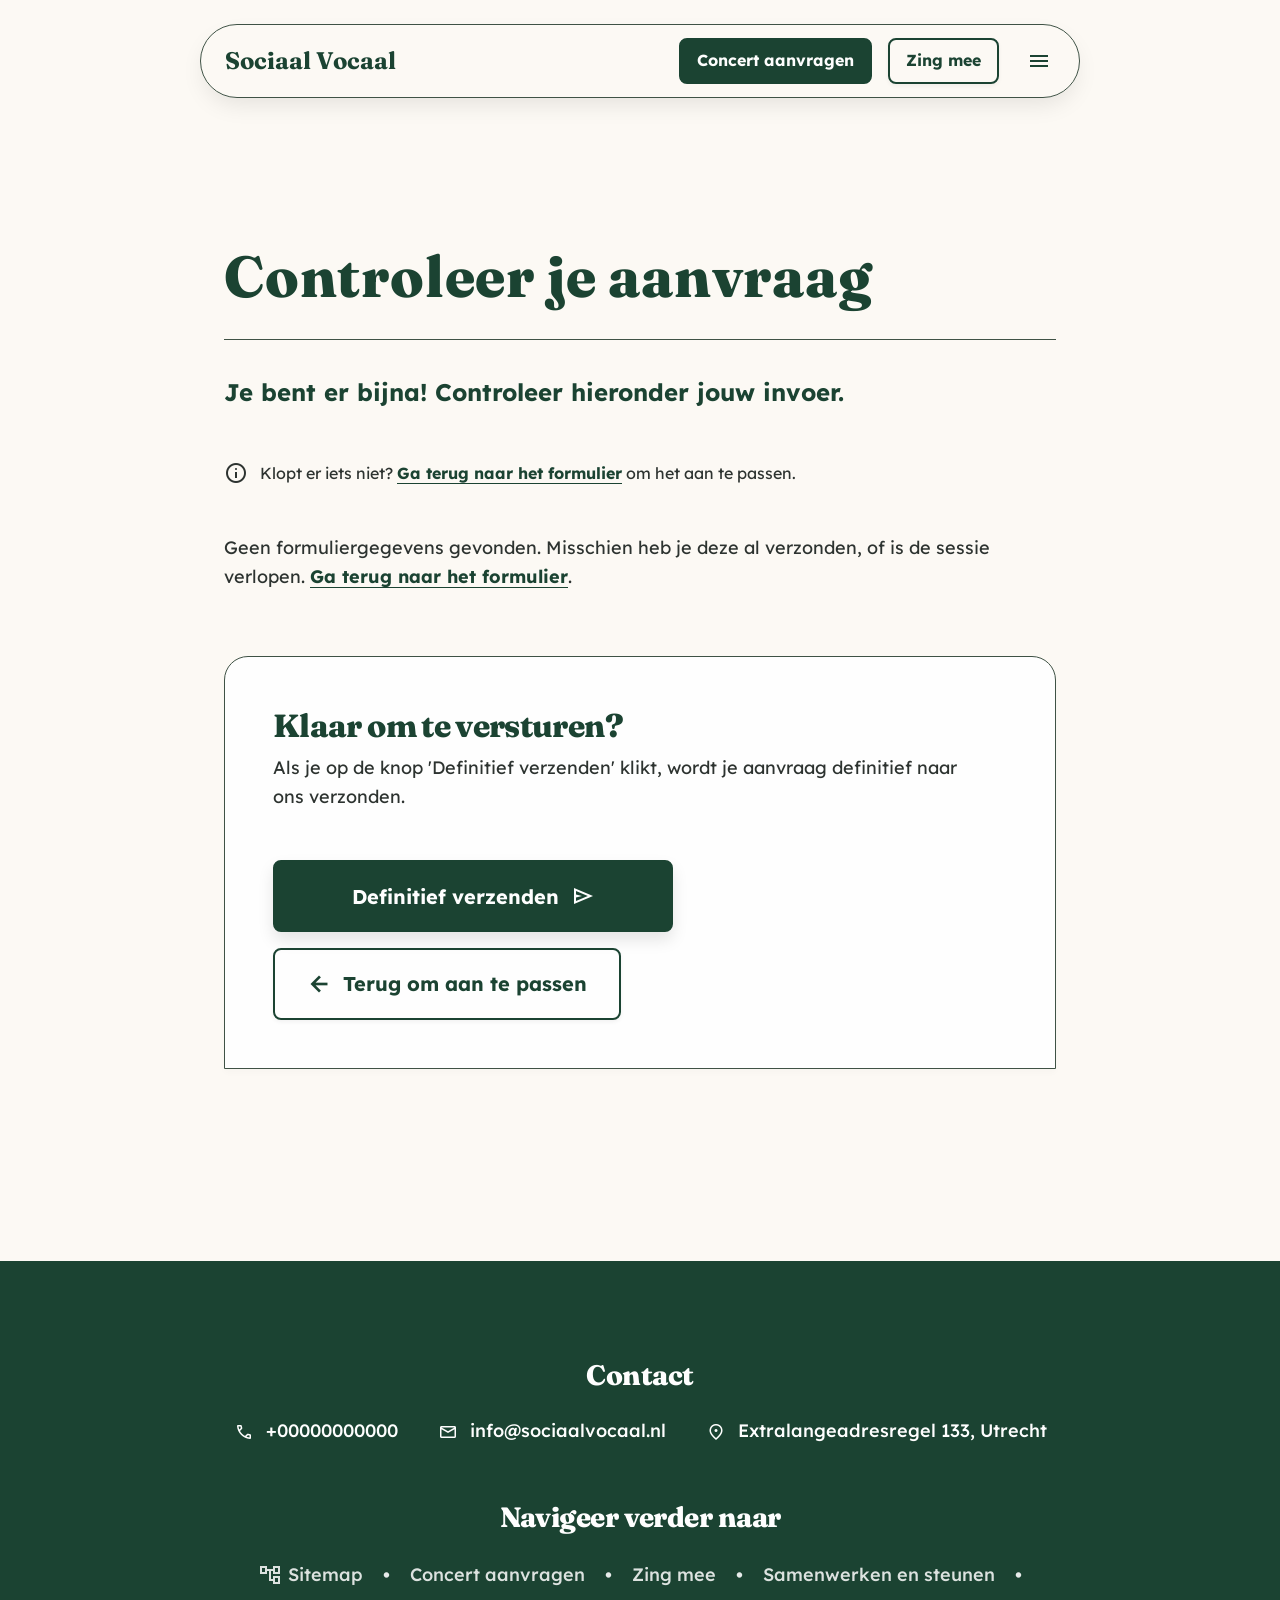
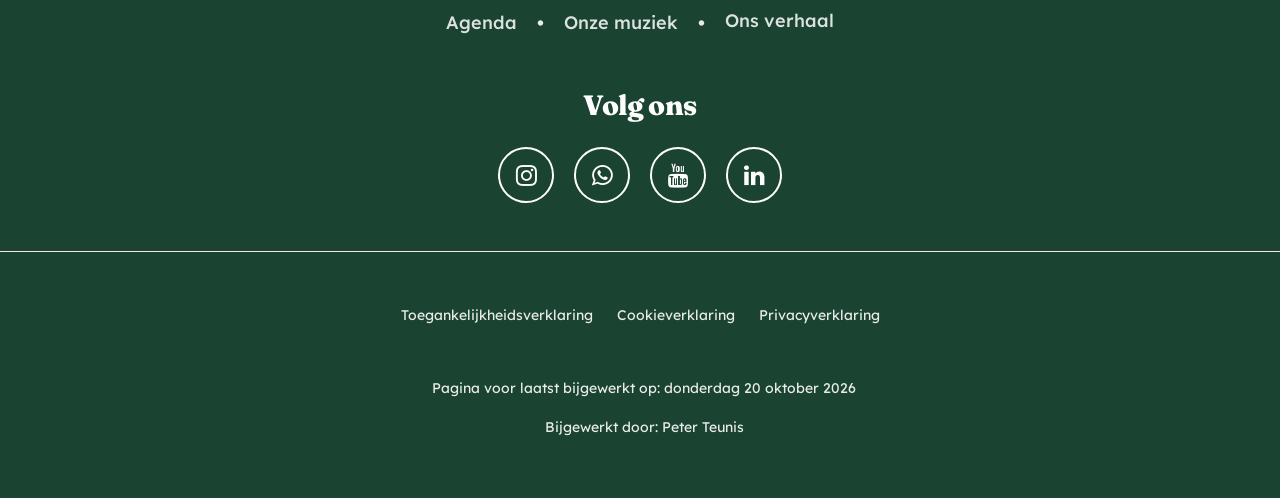
==== aanvraag-controleren.html @ 6725f019 "Add files via upload" ====
<!DOCTYPE html>
<html lang="nl">
<head>
    <meta charset="utf-8"/>
    <meta name="viewport" content="width=device-width, initial-scale=1.0"/>
    <title>Controleer je aanvraag | Sociaal Vocaal</title>
    <meta name="robots" content="noindex, nofollow">
    <!-- Note to self: update later hieronder de canonical met jullie definitieve, beveiligde url. Dat is goed voor de SEO. -->
    <link rel="canonical" href="https://sociaalvocaal.github.io/" />
    <link rel="stylesheet" href="index.css">
    <link rel="preconnect" href="https://fonts.googleapis.com">
    <link rel="preconnect" href="https://fonts.gstatic.com" crossorigin>
    <link href="https://fonts.googleapis.com/css2?family=Lexend:wght@300;400;500;600;700&display=swap" rel="stylesheet">
    <link href="https://fonts.googleapis.com/css2?family=Fraunces:ital,opsz,wght@0,9..144,100..900;1,9..144,100..900&display=swap" rel="stylesheet">
    <link href="https://fonts.googleapis.com/css2?family=Material+Symbols+Outlined:wght,FILL@100..700,0..1&display=swap" rel="stylesheet"/>
    <link rel="stylesheet" href="https://cdnjs.cloudflare.com/ajax/libs/font-awesome/4.7.0/css/font-awesome.min.css">
</head>

<body class="auto-hide-header">
<!-- Floating Pill Header met ingebouwde skiplinks-hub -->

<!-- ==========================================================================
0. Inleiding
========================================================================== -->

<header id="main-header" class="floating-pill" role="banner">
    
    <!-- Skip-links Hub (Verborgen totdat je Tab gebruikt) -->
    <nav aria-label="Snelkoppelingen" class="skip-links-hub">
        <ul class="skip-list">
            <li><a href="#hoofdinhoud" class="skip-btn">Naar hoofdinhoud</a></li>
            <li><a href="gratis-concert-aanvragen.html" class="skip-btn">Direct concert aanvragen</a></li>
            <li><a href="#sitemap-placeholder" class="skip-btn">Naar sitemap</a></li>
        </ul>
    </nav>

    <!-- De altijd zichtbare basis van de pil -->
    <div class="pill-bar">
        <!-- Slim logo dat animeert bij scrollen -->
        <a href="index.html" class="logo-link" aria-label="Sociaal Vocaal startpagina">
            <span class="logo-text-container">
                <span class="logo-full">Sociaal Vocaal</span>
                <span class="logo-short" aria-hidden="true">SV</span>
            </span>
        </a>

        <!-- Actieknoppen en menu-toggle -->
        <div class="pill-actions">
            <!-- Desktop acties: visueel verborgen op mobiel om de pil compact te houden -->
            <a href="gratis-concert-aanvragen.html" class="btn btn-primary btn-small desktop-only">Concert aanvragen</a>
            <a href="index.html#doe-mee" class="btn btn-white btn-small desktop-only">Zing mee</a>
            
            <button id="menu-toggle" class="menu-btn" aria-expanded="false" aria-controls="morphing-menu" aria-label="Open hoofdmenu">
                <span class="menu-btn-text sr-only">Menu</span>
                <span class="material-symbols-outlined icon-open" aria-hidden="true">menu</span>
                <span class="material-symbols-outlined icon-close" aria-hidden="true">close</span>
            </button>
        </div>
    </div>

<!-- Het uitrekkende Bento-menu -->
    <nav id="morphing-menu" class="morphing-container" aria-label="Hoofdmenu">
        <div class="menu-inner">
            <div class="menu-bento-grid">
                
                <div class="menu-bento-item card-white">
                    <p id="menu-snel-regelen" class="menu-heading">Snel regelen</p>
                    <ul class="menu-list" aria-labelledby="menu-snel-regelen">
                        <li><a href="index.html#contact">Contact</a></li>
                        <li><a href="gratis-concert-aanvragen.html">Gratis concert aanvragen</a></li>
                        <li><a href="index.html#doe-mee">Zing mee in ons koor</a></li>
                    </ul>
                </div>
                
                <div class="menu-bento-item card-white">
                    <p id="menu-ontdekken" class="menu-heading">Ontdekken</p>
                    <ul class="menu-list" aria-labelledby="menu-ontdekken">
                        <li><a href="#">Agenda</a></li>
                        <li><a href="#">Onze muziek</a></li>
                        <li><a href="index.html#ons-verhaal">Ons verhaal</a></li>
                    </ul>
                </div>
                
                <div class="menu-bento-item card-white">
                    <p id="menu-samenwerken" class="menu-heading">Samenwerken & steunen</p>
                    <ul class="menu-list" aria-labelledby="menu-samenwerken">
                        <li><a href="index.html#samenwerken">Artistiek samenwerken</a></li>
                        <li><a href="index.html#samenwerken">Zakelijk</a></li>
                        <li><a href="index.html#samenwerken">Steun ons</a></li>
                    </ul>
                </div>

            </div>
        </div>
    </nav>
    
</header>

<main id="hoofdinhoud" tabindex="-1">
       
    <section class="section-padding">
        <div class="container container-inhoud">
            <h1 class="h1-zonder-hero">Controleer je aanvraag</h1>
            <p class="p-intro">Je bent er bijna! Controleer hieronder jouw invoer.</p>
            
            <div class="form-disclaimer mt-large" style="align-items: center;">
                <span class="material-symbols-outlined text-primary" aria-hidden="true">info</span>
                <p>Klopt er iets niet? <a href="#" id="terug-link-tekst" class="text-link">Ga terug naar het formulier</a> om het aan te passen.</p>
            </div>

            <!-- Deze lege lijst wordt door Javascript gevuld -->
            <div id="samenvatting-container" class="mt-large" aria-live="polite">
                <!-- Javascript injecteert hier de ingevulde gegevens -->
            </div>
            
            <!-- De Definitieve Acties -->
            <section class="form-submit-sectie form-bento-sectie" aria-labelledby="definitief-titel" style="margin-top: 4rem;">
                <h2 id="definitief-titel" class="bento-sectie-titel">Klaar om te versturen?</h2>
                <p>Als je op de knop 'Definitief verzenden' klikt, wordt je aanvraag definitief naar ons verzonden.</p>
                
            <div style="display: flex; gap: 1rem; align-items: stretch; flex-wrap: wrap; margin-top: 1.5rem;">
                
                <div style="display: flex; gap: 1rem; align-items: stretch; flex-wrap: wrap; margin-top: 1.5rem;">
                    <button id="definitief-verzenden-btn" class="btn crescendo-btn is-ready">
                        <span class="crescendo-text">Definitief verzenden</span>
                        <span class="material-symbols-outlined crescendo-icon" aria-hidden="true">send</span>
                    </button>
                    
                    <a href="#" id="terug-link-knop" class="btn btn-white controle-terug-btn">
                        <span class="material-symbols-outlined" aria-hidden="true">arrow_back</span>                        
                        <span class="crescendo-text">Terug om aan te passen</span>
                    </a>
                </div>
            </div>
            </section>
            
        </div>
    </section>




</main>

<!-- ==========================================================================
   5. Footer
========================================================================== -->
<footer class="footer new-footer footer-no-cta">
    <nav aria-label="Footer navigatie">
        
        <div class="container footer-centered-layout">
            
            <!-- Visuele Focus 1: Contactgegevens prominent in het midden -->
            <div class="footer-block footer-contact">
                <h2 class="footer-heading">Contact</h2>
                <ul class="footer-contact-list">
                    <li>
                        <a href="tel:+00000000000" class="footer-primary-link">
                            <span class="material-symbols-outlined" aria-hidden="true">call</span>
                            +00000000000
                        </a>
                    </li>
                    <li>
                        <a href="mailto:info@sociaalvocaal.nl" class="footer-primary-link">
                            <span class="material-symbols-outlined" aria-hidden="true">mail</span>
                            info@sociaalvocaal.nl
                        </a>
                    </li>
                    <li>
                        <a href="https://maps.app.goo.gl/AUjiTvBH22xHCn5e8" class="footer-primary-link">
                            <span class="material-symbols-outlined" aria-hidden="true">location_on</span>
                            Extralangeadresregel 133, Utrecht
                        </a>
                    </li>
                </ul>
            </div>

            <!-- Visuele Focus 2: Vlakke, ontspannen sitenavigatie -->
            <div class="footer-block footer-nav">
                <h2 class="footer-heading">Navigeer verder naar</h2>
                <ul class="footer-inline-links">
                    <li><a href="#" class="sitemap-link"><span class="material-symbols-outlined" aria-hidden="true">account_tree</span>Sitemap</a></li>
                    <li><a href="gratis-concert-aanvragen.html">Concert aanvragen</a></li>
                    <li><a href="index.html#doe-mee">Zing mee</a></li>
                    <li><a href="index.html#samenwerken">Samenwerken en steunen</a></li>
                    <li><a href="#">Agenda</a></li>
                    <li><a href="#">Onze muziek</a></li>
                    <li><a href="index.html#ons-verhaal">Ons verhaal</a></li>
                </ul>
            </div>

            <!-- Visuele Focus 3: Grote, ronde social media knoppen -->
            <div class="footer-block footer-socials">
                <h2 class="footer-heading">Volg ons</h2>
                <ul class="footer-social-list">
                    <li><a href="https://www.instagram.com/sociaal.vocaal/" aria-label="Instagram"><span class="fa fa-instagram" aria-hidden="true"></span></a></li>
                    <li><a href="https://wa.me/00000000000" aria-label="WhatsApp"><span class="fa fa-whatsapp" aria-hidden="true"></span></a></li>
                    <li><a href="https://www.youtube.com/" aria-label="YouTube"><span class="fa fa-youtube" aria-hidden="true"></span></a></li>
                    <li><a href="https://www.linkedin.com/company/sociaal-vocaal/" aria-label="LinkedIn"><span class="fa fa-linkedin" aria-hidden="true"></span></a></li>
                </ul>
            </div>
            
        </div>
        
        <!-- De Bottombar -->
        <div class="footer-bottom">
            <div class="container footer-bottom-container">
                <ul class="footer-legal-list">
                    <li><a href="#">Toegankelijkheidsverklaring</a></li>
                    <li><a href="#">Cookieverklaring</a></li>
                    <li><a href="#">Privacyverklaring</a></li>
                </ul>
                <div class="footer-meta">
                    <ul>
                        <li><span>Pagina voor laatst bijgewerkt op: donderdag 20 oktober 2026</span></li>
                        <li><span>Bijgewerkt door: Peter Teunis</span></li>
                    </ul>
                </div>
            </div>
        </div>
        
    </nav>
</footer>

<script src="app.js"></script>
<script src="controle.js"></script>

</body>
</html>
---- index.css ----
/* ==========================================================================
   1. Designtokens (variabelen)
   ========================================================================== */

:root {
    /* --- Merkkleuren --- */
    --brand-groen: #1B4332;
    --brand-wit: #fefefe;
    --brand-lichtgroen: #c1ecd4;
    
    --brand-donkerbruin: #4A3429;
    --brand-lichtbruin: #F5EBE0;
    --brand-zachtbruin: #E8D5C4;

    /* --- Semantische kleuren --- */
    
    /* Achtergronden (bg) */
    --color-bg-default: #fcf9f4;
    --color-bg-subtle: #f6f3ee;
    --color-bg-muted: #ebe8e3;
    --color-bg-primary: var(--brand-groen);
    --color-bg-primary-light: var(--brand-lichtgroen);
    --color-bg-secondary: var(--brand-lichtbruin);

    /* Tekst (text) */
    --color-text-default: #1c1c19;
    --color-text-muted: #2d3330;
    --color-text-primary: var(--brand-groen);
    --color-text-on-primary: var(--brand-wit);
    --color-text-secondary: var(--brand-donkerbruin);

    /* Lichte modus AAA Error kleuren */
    --color-text-error: #8C1D18; 
    --color-bg-error: #F9DEDC;

    /* Randen, statussen en schaduwen (borders, focus & shadows) */
    --color-border-default: #3F5245;
    --color-border-primary: #1B4332;
    --color-border-secondary: #544E4C;
    --color-focus: var(--brand-groen);
    
    /* Interactie en elevatie-tokens (lichte modus) */
    --color-surface-elevated: #fefefe;
    --color-glass-bg: rgba(252, 249, 244, 0.85);
    --color-glow-primary: rgba(27, 67, 50, 0.12);
    
    --color-shadow-primary: color-mix(in srgb, var(--brand-groen) 15%, transparent);
    --color-shadow-secondary: color-mix(in srgb, var(--brand-wit) 15%, transparent);

    /* --- Typografie en vormgeving --- */
    --font-heading: 'Fraunces', serif;
    --font-body: 'Lexend', sans-serif;
    
    /* Spatiëring (whitespace) */
    --space-xs: 0.5rem;
    --space-sm: 1rem;
    --space-md: 1.5rem;
    --space-lg: 3rem;
    --space-xl: clamp(4rem, 8vw, 6rem);
    
    /* Afronding (border radius) */
    --radius-sm: 0.5rem;
    --radius-md: 1.5rem;
    --radius-lg: 3rem;
}
    
/* Donkere modus */
@media (prefers-color-scheme: dark) {
    :root {
        /* Achtergronden (Verzacht woudgroen voor meer rust) */
        --color-bg-default: #132A1E; 
        --color-bg-subtle: #163024; 
        --color-bg-muted: #1A3629; 
        
        /* Accenten (De zachte blush/cream van Peter) */
        --color-bg-primary: #FAE2D4; 
        --color-bg-primary-light: #4A332B; /* Aangepast: Diepe, zachte taupe in plaats van hard terracotta */
        --color-bg-secondary: #3D302A;
        
        /* Tekstkleuren (Zacht meegeschaald met de nieuwe blush) */
        --color-text-default: #F2EDE9; 
        --color-text-muted: #D8CDC5; 
        --color-text-primary: #FAE2D4; 
        --color-text-on-primary: #132A1E; /* Diepgroen op blush knop = AAA contrast */

        /* Randen en focus */
        --color-border-default: #85A692; 
        --color-border-primary: #FAE2D4;
        --color-border-secondary: #B0A8A3;
        --color-focus: #FAE2D4;

        /* Foutkleuren */
        --color-text-error: #F2B8B5;
        --color-bg-error: #410E0B;
        
        /* Interactie & Elevatie Tokens (Donkere Modus) */
        --color-surface-elevated: #152E22; 
        --color-glass-bg: rgba(19, 42, 30, 0.82); 
        /* Aangepast: Glow gebruikt nu de RGB-waarden van #FAE2D4 voor een romige waas */
        --color-glow-primary: rgba(250, 226, 212, 0.12); 
        
        /* Halation correctie voor variabel lettertype */
        --font-weight-heading: 700; 
        --color-shadow-primary: var(--color-glow-primary);
        --color-shadow-secondary: rgba(0,0,0,0.3);
    }
}

/* ==========================================================================
   2. Basis en typografie
   ========================================================================== */

*, *::before, *::after {
    margin: 0;
    padding: 0;
    box-sizing: border-box;
}

html {
    scroll-behavior: smooth;
    scroll-padding-top: 2rem; 
}

@media (min-width: 768px) {
    html { scroll-padding-top: 8rem; }
}

@media (prefers-reduced-motion: reduce) {
    html { scroll-behavior: auto; }
}

body {
    font-family: var(--font-body);
    font-size: 1.125rem;
    background-color: var(--color-bg-default);
    color: var(--color-text-muted);
    line-height: 1.6;
    -webkit-font-smoothing: antialiased;
    overflow-x: hidden; 
}

/* --- Typografie --- */
h1, h2, h3, h4,
.menu-heading, 
.sv-legend {
    font-family: var(--font-heading);
    font-weight: var(--font-weight-heading); 
    color: var(--color-text-primary);
}

/* Halation: Extra spatiëring en letterafvlakking specifiek voor donkere modus */
@media (prefers-color-scheme: dark) {
    h1, h2, h3, h4,
    .menu-heading, 
    .sv-legend {
        letter-spacing: 0.02em; 
        -webkit-font-smoothing: subpixel-antialiased; 
    }
}

h1 { 
    font-size: clamp(2rem, 4.5vw, 3.75rem);
    font-weight: 800; 
    letter-spacing: -0.02em; 
    margin-bottom: var(--space-md); 
}

.hero-lead {
    font-size: clamp(1.125rem, 2.5vw, 1.35rem);
    color: var(--color-text-muted);
    line-height: 1.6;
    margin-top: 2rem;
    max-width: 38ch; 
    text-wrap: pretty;
}

.h1-zonder-hero {
    line-height: 1.3;
    letter-spacing: 0.05rem;
    padding-top: clamp(2.5rem, 5vw, 4rem); 
    margin-bottom: var(--space-md);
    text-wrap: balance;
    padding-bottom: var(--space-md);
    border-bottom: 1px solid var(--color-border-default);
}

.h1-met-hero-foto {
    line-height: 1.3;
    letter-spacing: 0.05rem;
    margin-bottom: var(--space-md);
    text-wrap: balance;
    padding-bottom: var(--space-md);
    border-bottom: 1px solid var(--color-border-default);
}

@media (min-width: 768px) {
    .h1-zonder-hero {
        padding-top: calc(3rem + var(--space-xl));
    }
}

h2 { 
    font-size: clamp(2.25rem, 5vw, 3.5rem); 
    font-weight: 800; 
    letter-spacing: -0.02em; 
    margin-bottom: var(--space-md); 
    line-height: 1.3;
}

.h2-klein { 
    font-size: clamp(1.5rem, 3vw, 2rem); 
    font-weight: 800; 
    margin-bottom: var(--space-sm); 
}

h3 { 
    font-size: clamp(1.5rem, 3vw, 2rem); 
    font-weight: 800; 
    margin-bottom: var(--space-sm); 
}

h4 { 
    font-size: 1.25rem; 
    font-weight: 700; 
    margin-top: var(--space-md); 
    margin-bottom: var(--space-xs); 
}

p {
    max-width: 80ch;
    margin-bottom: var(--space-md);
    font-weight: 400;
}

p:last-child { 
    margin-bottom: 0; 
}

.p-intro {
    font-size: clamp(1.25rem, 3vw, 1.5rem);
    color: var(--color-text-primary); 
    line-height: 1.7;
    margin-top: 2rem;
    text-wrap: pretty;
    font-weight: 700; 
}

/* Voor donkere modus zorgen we dat de tekst de juiste lichte kleur krijgt */
@media (prefers-color-scheme: dark) {
    .p-intro {
        color: var(--color-text-primary);
        letter-spacing: 0.05rem;
        font-weight: 600; 
    }
}

/* --- Links en media --- */
a { 
    color: inherit; 
    text-decoration: none; 
    transition: color 0.3s ease, text-decoration-thickness 0.3s ease; 
}

.text-link {
    color: var(--color-text-primary);
    text-decoration: underline;
    text-underline-offset: 4px;
    font-weight: 700;
}

.text-link:hover {
    color: var(--color-text-secondary);
    text-decoration-thickness: 2px;
}

/* --- Opsommingstekens (ul, ol) --- */

ul:not([class]), 
ol:not([class]) {
    margin-bottom: var(--space-md);
    padding-left: var(--space-lg)
}

ul:not([class]) li, 
ol:not([class]) li {
    margin-bottom: 0.75rem;
    line-height: 1.6;
    padding-left: 0.5rem;
}

/* Geneste sublijsten compact houden */
ul:not([class]) ul, 
ul:not([class]) ol,
ol:not([class]) ol,
ol:not([class]) ul {
    margin-top: 0.75rem;
    margin-bottom: 0;
}

/* Standaard bolletjes stijl */
ul:not([class]) li::marker {
    color: var(--color-text-default);
}

/* Standaard nummers stijl (met Fraunces lettertype) */
ol:not([class]) li::marker {
    color: var(--color-text-default);
}

img {
    max-width: 100%;
    display: block;
    border-radius: var(--radius-md);
    object-fit: cover;
}

.page-title {
    /* Ruimte op mobiel (Pil staat onderaan) */
    padding-top: clamp(2.5rem, 5vw, 4rem); 
    margin-bottom: var(--space-md);
}

@media (min-width: 768px) {
    .page-title {
        padding-top: calc(6rem + var(--space-xl));
    }
}

.break-line {
    display: block; 
}

/* --- Toegankelijkheid (Focus en states) --- */
a:focus-visible, 
button:focus-visible, 
input:focus-visible,
select:focus-visible,
textarea:focus-visible {
    outline: 3px solid var(--color-focus);
    outline-offset: 4px;
    border-radius: 0.25rem;
}

/* Skip-link wordt over het scherm heen gegooid zodra deze focus krijgt via Tab */
.skip-link {
    position: absolute;
    top: -4rem;
    left: 0;
    background: var(--color-bg-primary);
    color: var(--color-text-on-primary);
    padding: 0.75rem 1rem;
    z-index: 100;
    transition: top 0.3s;
    font-weight: 700;
    outline-color: var(--color-text-on-primary);
}

.skip-link:focus { 
    top: 0; 
}

.skip-link:focus-visible {
    outline-offset: -3px; 
}

/* Het ankerdoel in actieve status (:target) */
:target {
    outline: none;
    padding: 1.5rem;
    margin-left: -1.5rem;
    margin-right: -1.5rem;
    animation: targetGlow 2.5s cubic-bezier(0.25, 1, 0.5, 1) forwards;
}

@keyframes targetGlow {
    0%, 20% { 
        outline: 3px solid var(--color-focus); 
        outline-offset: 4px; 
        border-radius: var(--radius-md); 
        background-color: var(--color-bg-muted);
    }
    100% { 
        outline: 3px solid transparent; 
        outline-offset: -3px; 
        border-radius: var(--radius-md);
        background-color: transparent;
    }
}

/* Animatie stopzetten bij verminderde prikkelverwerking, maar wel de markering behouden */
@media (prefers-reduced-motion: reduce) {
    :target {
        animation: none;
        outline: 1px solid var(--color-focus);
        outline-offset: -3px;
        border-radius: var(--radius-md);
        background-color: var(--color-bg-subtle);
    }
}

html {
    scroll-behavior: smooth;
    /* Verhoogd van 2rem naar 6rem zodat de ankerlinks op mobiel niet achter de header verdwijnen */
    scroll-padding-top: 6rem; 
}

@media (min-width: 768px) {
    html { scroll-padding-top: 8rem; }
}

/* ==========================================================================
   3. Lay-out en utilities
   ========================================================================== */

/* --- Regels voor de breedte van een standaard pagina --- */

.content-container {
    width: 100%;
    max-width: 55rem;
    margin-left: auto;
    margin-right: auto;
    padding-left: clamp(1rem, 5vw, 1.5rem);
    padding-right: clamp(1rem, 5vw, 1.5rem);
    display: flex;
    flex-direction: column;
    align-items: center;
}

.content-container > * {
    width: 100%;
    max-width: 65ch; 
}

.content-container .hero-inset-wrapper,
.content-container .article-figure.figure-breakout {
    max-width: 100%; 
    margin-left: auto;
    margin-right: auto;
}

.container { 
    width: 100%;
    max-width: 55rem;
    margin-left: auto; 
    margin-right: auto; 
    /* WCAG 1.4.10 Reflow Fix: padding schaalt soepel terug op 320px schermen */
    padding-left: clamp(1rem, 5vw, 1.5rem);
    padding-right: clamp(1rem, 5vw, 1.5rem);
}

.max-w-container {
    max-width: 55rem;
}

.max-w-content { 
    width: 100%;
}

.max-w-65ch {
    max-width: 65ch;
}

/* --- Spatiëring (margins en paddings) --- */
.section-padding { 
    padding-top: var(--space-xl); 
    padding-bottom: var(--space-xl); 
}

.mb-medium { 
    margin-bottom: var(--space-md); 
}

.mb-large { 
    margin-bottom: var(--space-lg); 
}

.mt-large { 
    margin-top: var(--space-lg); 
}

.pb-medium {
    padding-bottom: var(--space-md);
}

.pb-large { 
    padding-bottom: var(--space-xl); 
}

.pt-small {
    padding-top: var(--space-sm);
}

.pt-medium { 
    padding-top: var(--space-md);
}

.pt-large {
    padding-top: var(--space-xl);
}

.mt-offset { 
    margin-top: var(--space-lg); 
}

.margin-auto { 
    margin-left: auto; 
    margin-right: auto; 
}

/* --- Uitlijning --- */
.text-center { text-align: center; }
.text-left-aligned { text-align: left; }
.align-center { align-items: center; }

/* --- Grids --- */
.grid { display: grid; }

.grid-2-col { 
    grid-template-columns: 1fr; 
    gap: var(--space-lg); 
}

@media(min-width: 768px) { 
    .grid-2-col { grid-template-columns: 1fr 1fr; } 
}

/* --- Achtergrondkleuren (semantic tokens --- */
.bg-surface-low { 
    background-color: var(--color-bg-subtle); 
}

hr {
    border: none;
    border-top: solid 1px var(--color-border-default);
}

/* ==========================================================================
   4. Toegankelijkheid-utilities
   ========================================================================== */
.sr-only { 
    position: absolute; 
    width: 1px; 
    height: 1px; 
    padding: 0; 
    margin: -1px; 
    overflow: hidden; 
    clip: rect(0, 0, 0, 0); 
    white-space: nowrap; 
    border: 0; 
}

/* ==========================================================================
   5. Beveiliging (Spam Honeypot)
   ========================================================================== */

/* 
  Camouflage-techniek: 
  Verberg het veld visueel voor mensen, maar houd het technisch 'zichtbaar' voor bots.
  Gebruik géén display:none of visibility:hidden, anders scannen slimme bots er overheen.
*/
.sv-meta-group {
    opacity: 0;
    position: absolute;
    top: 0;
    left: 0;
    height: 1px;
    width: 1px;
    z-index: -1;
    pointer-events: none; /* Voorkom dat mensen er per ongeluk op kunnen klikken */
    overflow: hidden;
}

/* ==========================================================================
   6. Knoppen (btn)
   ========================================================================== */

/* --- Basisknop --- */
.btn {
    display: inline-flex;
    align-items: center;
    justify-content: center;
    gap: 0.5rem; 
    padding: 0.75rem 1.5rem;
    border-radius: var(--radius-sm);
    font-family: var(--font-body);
    font-weight: 700;
    font-size: 1.125rem;
    cursor: pointer;
    text-align: center;
    text-decoration: none;
    border: 2px solid transparent;
    max-width: 100%;
    white-space: normal;
    overflow-wrap: break-word;
    transition: background-color 0.2s ease, color 0.2s ease, transform 0.2s cubic-bezier(0.25, 1, 0.5, 1), box-shadow 0.2s ease;
}

.btn:active {
    transform: scale(0.96);
}

/* --- Varianten: Formaten --- */
.btn-small { 
    padding: 0.5rem 1rem; 
    font-size: 1rem; 
}

.btn-large { 
    padding: 1rem clamp(1.5rem, 5vw, 2.5rem); 
    font-size: 1.125rem; 
}

/* --- Varianten: Kleuren --- */

/* Primaire knop */
.btn-primary { 
    background-color: var(--color-bg-primary); 
    color: var(--color-text-on-primary); 
    border-color: var(--color-bg-primary);
}

@media (hover: hover) {
    .btn-primary:hover { 
        transform: translateY(-5px);
        box-shadow: 0 6px 12px var(--color-shadow-primary);
    }
}

/* Witte/secundaire knop */
.btn-white { 
    background-color: transparent; 
    color: var(--color-text-primary); 
    border-color: var(--color-text-primary);
    box-shadow: 0 2px 4px rgba(0,0,0,0.05); 
}

@media (hover: hover) {
    .btn-white:hover { 
        transform: translateY(-5px);
        background-color: var(--color-bg-subtle);
        box-shadow: 0 6px 12px var(--color-shadow-secondary);
    }
}

/* ==========================================================================
   7. Header
   ========================================================================== */

/* --- De zwevende pil (basis) --- */
.floating-pill {
    position: fixed;
    bottom: 1.5rem;
    left: clamp(1rem, 5vw, 1.5rem);
    right: clamp(1rem, 5vw, 1.5rem);
    z-index: 100;
    background-color: var(--color-bg-default); 
    border: 1px solid var(--color-border-default);
    border-radius: 2.5rem; 
    box-shadow: 0 10px 25px -5px rgba(0,0,0,0.1);
    overflow: hidden; 
    transition: border-radius 0.4s cubic-bezier(0.25, 1, 0.5, 1), transform 0.4s ease, bottom 0.4s ease;
}

/* Progressieve verrijking: glaseffect, alleen als de browser het ondersteunt */
@supports (backdrop-filter: blur(12px)) {
    .floating-pill {
        background-color: color-mix(in srgb, var(--color-bg-default) 90%, transparent);
        backdrop-filter: blur(12px);
        -webkit-backdrop-filter: blur(12px);
    }
}

/* --- De menubalk (altijd zichtbaar) --- */
.pill-bar {
    display: flex;
    justify-content: space-between;
    align-items: center;
    padding: 0.5rem 1rem;
    height: 4.5rem;
}

.pill-actions {
    display: flex;
    align-items: center;
    gap: 1rem;
}

.desktop-only { 
    display: none !important; 
}

/* Zorg dat de knoppen in de pil weer verschijnen op desktop/tablet-landscape */
@media (min-width: 1024px) {
    .desktop-only { 
        display: inline-flex !important; 
    }
}

/* --- Toetsenbord-navigatie (skipLinkshub) --- */
.skip-links-hub {
    position: absolute; 
    top: 0; 
    left: 0; 
    right: 0; 
    height: 0; 
    overflow: hidden;
    display: flex; 
    justify-content: center; 
    align-items: center;
    background-color: var(--color-bg-primary); 
    z-index: 10;
}

.skip-links-hub:focus-within { 
    position: relative; 
    height: auto; 
    padding: 1rem; 
    overflow: visible; 
}

.skip-list { 
    list-style: none; 
    display: flex; 
    flex-wrap: wrap; 
    gap: 1rem; 
}

.skip-btn { 
    background-color: var(--color-bg-default); 
    color: var(--color-text-primary); 
    padding: 0.5rem 1rem; 
    border-radius: var(--radius-sm); 
    font-weight: 700; 
    text-decoration: none; 
    border: 2px solid transparent;
}

.skip-btn:focus-visible { 
    outline: 3px solid var(--color-text-on-primary); 
    outline-offset: 2px; 
}

/* --- Identiteit (logo) --- */
.logo-link { 
    text-decoration: none; 
    color: var(--color-text-primary); 
}

.logo-text-container { 
    position: relative; 
    display: block; 
    height: 2rem; 
    width: 11rem; 
    font-family: var(--font-heading); 
    font-size: clamp(1.25rem, 3vw, 1.5rem); 
    font-weight: 700; 
}

.logo-full { 
    position: absolute; 
    left: 0.5rem; 
    top: 50%; 
    transform: translateY(-50%); 
    white-space: nowrap; 
}

.logo-short { 
    display: none; 
}

/* --- Menuknop (hamburger/sluiten) --- */
.menu-btn {
    background-color: transparent; 
    border: none; 
    border-radius: 50%;
    width: var(--space-lg); 
    height: var(--space-lg); 
    display: flex; 
    justify-content: center; 
    align-items: center;
    cursor: pointer; 
    color: var(--color-text-primary); 
    transition: background-color 0.3s ease, color 0.3s ease, transform 0.2s ease;
}

@media (hover: hover) {
    .menu-btn:hover { 
        color: var(--color-text-on-primary); 
        background-color: var(--color-bg-primary);
    }
}

.menu-btn:active {
    transform: scale(0.96);
}

.menu-btn .icon-close { 
    display: none; 
}

/* --- Binnenkant: Morphing bentomenu (CSS grid-animatie) --- */
.morphing-container { 
    display: grid; 
    grid-template-rows: 0fr; 
    transition: grid-template-rows 0.4s cubic-bezier(0.25, 1, 0.5, 1); 
}

.floating-pill.is-open .morphing-container { 
    grid-template-rows: 1fr; 
}

.menu-inner { 
    overflow: hidden; 
    opacity: 0; 
    padding: 0 clamp(1rem, 5vw, 1.5rem); 
    transition: opacity 0.3s ease, padding 0.3s ease; 
}

.floating-pill.is-open .menu-inner { 
    opacity: 1; 
    padding: 1rem clamp(1rem, 5vw, 1.5rem) 2rem clamp(1rem, 5vw, 1.5rem); 
}

.menu-bento-grid { 
    display: grid; 
    grid-template-columns: 1fr; 
    gap: 1rem; 
}

.menu-bento-item { 
    padding: 1.5rem; 
    border-radius: var(--radius-sm); 
}

.menu-bento-item .menu-heading { 
    font-family: var(--font-heading); 
    font-size: 1.125rem; 
    font-weight: 800; 
    color: var(--color-text-primary); 
    line-height: 1.2; 
    margin-top: 0; 
    margin-bottom: 1rem; 
}

.menu-list { 
    list-style: none; 
    padding: 0; 
    margin: 0; 
    display: flex; 
    flex-direction: column; 
    gap: 0.75rem; 
}

.menu-list li { 
    display: flex; 
    align-items: center; 
    gap: 0.5rem; 
}

.menu-list a { 
    font-weight: 500; 
}

.menu-list a:hover { 
    color: var(--color-text-primary); 
    text-decoration: underline; 
}

/* --- Status: Pil geopend (grote knoppen) --- */
.floating-pill.is-open .menu-btn { 
    background-color: var(--color-bg-primary); 
    color: var(--color-text-on-primary); 
}

.floating-pill.is-open .icon-open { 
    display: none; 
}

.floating-pill.is-open .icon-close { 
    display: block; 
}
/* --- DESKTOP --- */
@media (min-width: 768px) {
    .floating-pill {
        bottom: auto; 
        top: var(--space-md); 
        left: 50%; 
        right: auto; 
        transform: translateX(-50%);
        width: 100%; 
        max-width: 55rem;
    }
    
    .floating-pill.is-open { 
        border-radius: 1.5rem; 
    }
    
    .menu-bento-grid { 
        grid-template-columns: repeat(3, 1fr); 
    }
}

/* --- MOBIEL --- */
@media (max-width: 767px) {
    /* Pil en navigatie naar onderkant scherm */
    .pill-bar { 
        padding: 0.5rem 1.5rem; 
    }
    
    .menu-btn {
        width: auto; 
        padding: 0 0.25rem; 
        gap: 0.5rem;
        background-color: transparent; 
        color: var(--color-text-default); 
        border-radius: 2.5rem; 
    }
    
    .menu-btn .menu-btn-text {
        position: static !important; 
        width: auto !important; 
        height: auto !important;
        padding: 0 !important; 
        margin: 0 !important;
        overflow: visible !important; 
        clip: auto !important;
        white-space: nowrap !important; 
        font-family: var(--font-body);
        font-weight: 700; 
        font-size: 1.125rem; 
    }

    .menu-btn:focus-visible, 
    .menu-btn:active {
        color: var(--color-text-primary); 
    }

    .floating-pill {
        bottom: 2rem; 
        display: flex; 
        flex-direction: column-reverse; 
        transition: bottom 0.4s cubic-bezier(0.25, 1, 0.5, 1), left 0.4s cubic-bezier(0.25, 1, 0.5, 1), right 0.4s cubic-bezier(0.25, 1, 0.5, 1), border-radius 0.4s ease, box-shadow 0.4s ease;
    }

    .floating-pill.is-open {
        bottom: 0; 
        left: 0; 
        right: 0; 
        border-radius: 0; 
        border-top: none;
        padding-bottom: calc(2rem + env(safe-area-inset-bottom, 0px)); 
        box-shadow: none; 
    }

    .floating-pill.is-open .menu-inner {
        height: calc(100dvh - 4.5rem - 2rem); 
        display: flex; 
        flex-direction: column; 
        justify-content: center;
        padding: 0; 
        overflow-y: auto;
    }

    /* Bento Layout op mobiel */
    .menu-bento-grid {
        display: flex; 
        flex-direction: column; 
        gap: 1.5rem; 
        width: 100%; 
        padding: 0 1.5rem; 
    }

    .menu-bento-item.card-white {
        background: transparent; 
        border: none; 
        box-shadow: none; 
        padding: 0; 
        text-align: left; 
    }

    .menu-bento-item .menu-heading {
        display: flex; 
        align-items: center; 
        justify-content: flex-start; 
        gap: 0.5rem;
        font-size: clamp(2rem, 8vw, 2.75rem); 
        margin: 0 0 0 0.5rem; 
        cursor: pointer;
        transition: transform 0.2s cubic-bezier(0.25, 1, 0.5, 1), opacity 0.3s ease; 
    }
    
    .menu-bento-item .menu-heading::after {
        content: "arrow_forward"; 
        font-family: 'Material Symbols Outlined'; 
        font-size: 2rem; 
        font-weight: 300;
        color: var(--color-text-primary); 
        transition: transform 0.2s cubic-bezier(0.25, 1, 0.5, 1), opacity 0.3s ease;
    }

    .menu-bento-item .menu-heading:active { 
        transform: scale(0.98); 
    }

    .menu-bento-item .menu-heading:active::after { 
        transform: translateX(6px); 
    }

    .menu-list { display: none; }
    .menu-bento-item.is-hidden { display: none; }
    
    /* Actief submenu (drilldown) */
    .menu-bento-item.is-active .menu-heading {
        font-size: 1.5rem; 
        margin-bottom: 1rem; 
        cursor: default;
        color: var(--color-text-primary); 
        opacity: 1; 
        pointer-events: none; 
    }
    
    .menu-bento-item.is-active .menu-heading:active { 
        transform: none; }
    .menu-bento-item.is-active .menu-heading::after { 
        display: none; }
    
    .menu-bento-item.is-active .menu-list {
        display: flex; 
        flex-direction: column; 
        gap: 0; 
        margin: 0; 
        animation: fadeInLinks 0.4s cubic-bezier(0.25, 1, 0.5, 1) forwards;
    }

    .menu-bento-item.is-active .menu-list a {
        display: block; 
        padding: 1.25rem 0.5rem; 
        font-size: 1.25rem;
        border-bottom: 1px solid var(--color-border-default); 
        color: var(--color-text-default); 
        transition: background-color 0.2s ease, color 0.2s ease, transform 0.2s cubic-bezier(0.25, 1, 0.5, 1);
    }
    
    .menu-bento-item.is-active .menu-list a:active, 
    .menu-bento-item.is-active .menu-list a:focus-visible {
        background-color: var(--color-bg-muted);
        color: var(--color-text-primary);
        transform: translateX(4px);
    }
    
    .menu-bento-item.is-active .menu-list li:last-child a { 
        border-bottom: none; 
    }
    
    /* Stuurwiel en knoppen (mobiel terug/sluiten) */
    .menu-back-btn { display: none; }

    .menu-back-btn:not([hidden]), 
    .floating-pill.is-open .menu-btn {
        display: inline-flex; 
        align-items: center; 
        justify-content: center; 
        gap: 0.35rem; 
        border-radius: 2.5rem; 
        height: 3.5rem; 
        padding: 0 1.5rem; 
        margin: 0; 
        cursor: pointer;
        font-family: var(--font-body); 
        font-weight: 700; 
        font-size: 1.125rem;
        transition: background-color 0.2s ease, color 0.2s ease, transform 0.2s cubic-bezier(0.25, 1, 0.5, 1);
        animation: fadeInLinks 0.4s cubic-bezier(0.25, 1, 0.5, 1) forwards;
    }

    .menu-back-btn:not([hidden]) {
        background-color: var(--color-bg-default); 
        border: 2px solid var(--color-bg-primary); 
        color: var(--color-text-primary); 
    }
    
    .menu-back-btn:not([hidden]):focus-visible, 
    .menu-back-btn:not([hidden]):active { 
        background-color: var(--color-bg-primary); 
        color: var(--color-text-on-primary); 
    }

    .floating-pill.is-open .menu-btn {
        background-color: var(--color-bg-primary); 
        color: var(--color-text-on-primary); 
        border: 2px solid var(--color-bg-primary); 
    }
    
    .floating-pill.is-open .menu-btn:focus-visible,
    .floating-pill.is-open .menu-btn:active {
        background-color: var(--color-bg-default); 
        color: var(--color-text-primary); 
    }

    .menu-back-btn:not([hidden]):active,
    .floating-pill.is-open .menu-btn:active {
        transform: scale(0.96);
    }

    @keyframes fadeInLinks {
        from { opacity: 0; transform: translateY(15px); }
        to { opacity: 1; transform: translateY(0); }
    }

    .floating-pill.is-open .logo-link {
        position: absolute; 
        top: 2.5rem; 
        left: 1.5rem; 
        z-index: 101; 
        animation: fadeInLinks 0.4s cubic-bezier(0.25, 1, 0.5, 1) forwards;
    }

    .floating-pill.is-open .pill-bar { justify-content: center; }
    .floating-pill.is-open .pill-actions { width: 100%; justify-content: center; gap: 0.5rem; }
    .menu-back-btn:not([hidden]), .floating-pill.is-open .menu-btn { flex: 1; max-width: 12rem; }
}

/* --- Muis-afhankelijke hoverstates (geïsoleerd) --- */
@media (hover: hover) {
    .menu-bento-item.is-active .menu-list a:hover { 
        background-color: var(--color-bg-muted); 
        color: var(--color-text-primary);
        transform: translateX(4px);
    }
    .menu-bento-item .menu-heading:hover::after { 
        transform: translateX(6px); 
    }
    .menu-back-btn:not([hidden]):hover { 
        background-color: var(--color-bg-primary); 
        color: var(--color-text-on-primary); 
    }
    .floating-pill.is-open .menu-btn:hover { 
        background-color: var(--color-bg-default); 
        color: var(--color-text-primary); 
    }
}

/* --- Toegankelijkheid --- */
@media (prefers-reduced-motion: reduce) {
    .floating-pill, .logo-text-container, .logo-full, .logo-short, .morphing-container { 
        transition: none !important; 
    }
}

/* --- Landscape / kleine schermen --- */
@media (max-width: 767px) and (max-height: 500px) and (orientation: landscape) {
    .floating-pill.is-open {
        position: fixed;
        top: 0; left: 0; right: 0; bottom: 0;
        border-radius: 0;
        padding-bottom: env(safe-area-inset-bottom, 0px);
        display: flex;
        flex-direction: column-reverse; 
        box-shadow: none;
    }

    .floating-pill.is-open .pill-bar {
        position: relative;
        height: auto;
        padding: 0.75rem 1.5rem;
        background-color: var(--color-border-default);
        width: 100%;
        display: grid;
        grid-template-columns: 1fr auto 1fr;
        align-items: center;
    }

    .floating-pill.is-open .logo-link {
        position: static;
        animation: none;
        display: flex;
        align-items: center;
        grid-column: 1;
        justify-self: start; 
    }

    .floating-pill.is-open .pill-actions {
        width: auto;
        grid-column: 2;
        justify-content: center; 
        gap: 0.5rem; 
    }

    .floating-pill.is-open .morphing-container {
        flex: 1; 
        height: 100%;
        display: flex;
        flex-direction: column;
        overflow: hidden; 
    }

    .floating-pill.is-open .menu-inner {
        flex: 1;
        height: auto;
        overflow-y: auto; 
        justify-content: flex-start; 
        padding: 1.5rem 1.5rem 2rem 1.5rem; 
    }

    .menu-bento-grid {
        display: flex;
        flex-direction: column;
        gap: 1rem;
    }
    
    .menu-bento-item {
        padding: 0;
    }

    .menu-bento-item .menu-heading {
        font-size: 1.5rem; 
        margin-bottom: 0.5rem; 
    }
    
    .menu-bento-item .menu-heading::after {
        font-size: 1.5rem; 
    }

    .menu-bento-item.is-active .menu-heading {
        font-size: 1.25rem; 
        margin-bottom: 0.5rem;
    }

    .menu-bento-item.is-active .menu-list a {
        font-size: 1.125rem; 
        padding: 0.5rem 0.5rem; 
        min-height: 44px; 
        display: flex;
        align-items: center;
    }

    .menu-back-btn:not([hidden]), 
    .floating-pill.is-open .menu-btn {
        height: 3rem; 
        font-size: 1.125rem;
        padding: 0 1.25rem;
    }
}

/* ==========================================================================
   8. Formulier
   ========================================================================== */

/* --- Basis formulierlay-out --- */
.sv-form {
    display: flex;
    flex-direction: column;
    gap: var(--space-md);
    max-width: 55rem;
    margin: 0 auto;
}

/* --- Foutafhandeling --- */
.fout-overzicht {
    background-color: var(--color-bg-error);
    color: var(--color-text-error);
    border: 4px solid var(--color-text-error); 
    padding: 1.5rem;
    border-radius: var(--radius-md);
    margin-bottom: var(--space-lg);
}

.fout-overzicht:focus-visible {
    outline: 3px solid var(--color-text-error);
    outline-offset: 2px;
}

.fout-header {
    display: flex;
    align-items: center;
    gap: 0.75rem;
    margin-bottom: 0.75rem;
}

.fout-header h2 {
    font-size: clamp(1.5rem, 3vw, 2rem);
    color: var(--color-text-error);
    margin-bottom: 0.5rem;
}

.fout-header h3 {
    margin: 0;
    font-size: 1.25rem;
    color: var(--color-text-error);
}

.fout-header .icon-error {
    font-size: 1.75rem
}

#fout-lijst {
    margin: 0;
    padding-left: 1.5rem;
    font-weight: 500;
    color: var(--color-text-error); /* Zorg dat tekst zonder link ook rood is */
}

#fout-lijst a {
    color: var(--color-text-error);
    text-decoration: underline;
    text-underline-offset: 4px;
}

#fout-lijst a:hover {
    text-decoration-thickness: 2px;
}

#fout-lijst li::marker,
#fout-lijst ul li::marker,
#fout-lijst ol li::marker,
.inline-foutmelding li::marker,
.inline-foutmelding ul li::marker,
.inline-foutmelding ol li::marker {
    color: var(--color-text-error) !important;
}

@media (prefers-color-scheme: dark) {
    #fout-lijst li::marker,
    #fout-lijst ul li::marker,
    #fout-lijst ol li::marker,
    .inline-foutmelding li::marker,
    .inline-foutmelding ul li::marker,
    .inline-foutmelding ol li::marker {
        color: var(--color-text-error) !important;
    }
}

/* --- Disclaimer --- */
.form-disclaimer {
    display: flex;
    align-items: flex-start;
    gap: 0.75rem;
    font-size: 1rem;
    margin-bottom: var(--space-md);
}

.form-disclaimer p { 
    margin: 0; 
}

.form-reset-sectie {
    flex-direction: column;
    gap: 1rem;
    margin-top: -4.5rem;
    margin-bottom: var(--space-lg);
}

.form-reset-sectie h2 {
    font-family: var(--font-heading); 
    font-size: 1.25rem; 
    color: var(--color-text-primary);
    margin-bottom: 0;
    line-height: 1.3;
}

.form-reset-sectie p {
    margin-top: -0.25rem; 
    margin-bottom: 0.5rem;
}

/* --- Bentosecties --- */
.form-bento-sectie {
    padding: clamp(1.5rem, 4vw, 3rem);
    border-top-left-radius: var(--radius-md);
    border-top-right-radius: var(--radius-md);
    background-color: var(--color-surface-elevated);
    border: 1px solid var(--color-border-default); 
    box-shadow: 0 4px 6px rgba(0,0,0,0.02);
    transition: transform 0.3s cubic-bezier(0.25, 1, 0.5, 1), box-shadow 0.3s ease, border-color 0.3s ease;
}

.bento-sectie-titel {
    font-size: clamp(1.5rem, 3vw, 2rem);
    margin-bottom: 0.5rem;
    color: var(--color-text-primary);
}

.bento-sectie-uitleg {
    font-size: 1.125rem;
    color: var(--color-text-muted);
    margin-bottom: 2.5rem;
    padding-bottom: 1rem;
    border-bottom: 1px solid var(--color-border-default);
}

/* --- Veldgroepen en labels --- */
.sv-form-group {
    margin-bottom: 2rem;
}

.sv-form-group:last-child { 
    margin-bottom: 0; 
}

/* --- Subvelden (vragen die dynamisch verschijnen) --- */
/* Styling voor de afhankelijke velden (Progressive disclosure) */
.sub-veld {
    margin-top: var(--space-md);
    margin-bottom: var(--space-md);
    padding: var(--space-md);
    background-color: var(--color-bg-muted); /* Een zachte, verzonken achtergrond */
    border-radius: var(--radius-sm);
}

@media (min-width: 768px) {
    .sub-veld {
        padding: var(--space-lg);
    }
}

.sub-veld .sv-input-wrapper + .sv-label {
    margin-top: var(--space-md);
}
.sub-veld::before {
    content: "";
    position: absolute;
    left: 0;
    top: 0.5rem;
    bottom: 0;
    width: 3px;
    background-color: var(--color-border-default);
    border-radius: var(--radius-sm);
}

.sv-veld-input {
    width: 100%;
    min-height: 48px; /* WCAG AAA Touch Target Size */
    padding: 0.75rem 1rem;
    font-family: var(--font-body);
    font-size: 1.125rem;
    color: var(--color-text-default);
    background-color: var(--color-bg-subtle);
    border: 1.5px solid var(--color-border-primary);
    border-bottom: 3px solid var(--color-border-primary);
    border-radius: var(--radius-sm) var(--radius-sm) 0 0;
    transition: background-color 0.2s ease, border-color 0.2s ease;
}

.sub-veld .sv-label {
    font-size: 1rem;
    color: var(--color-text-muted);
}

.sub-veld .sv-input-wrapper + .sv-label {
    margin-top: var(--space-md);
}

.sv-label, 
.sv-legend {
    display: block;
    font-family: var(--font-body);
    font-size: 1.125rem;
    font-weight: 700;
    text-wrap: pretty;
    color: var(--color-text-default);
    margin-bottom: 0.5rem;
    line-height: 1.4;
}

.vraag-nummer {
    display: block;
    font-size: 0.875rem;
    font-weight: 600;
    color: var(--color-text-muted);
    letter-spacing: 0.10em;
    margin-bottom: 0.25rem;
}

.sv-description {
    font-size: 1rem;
    color: var(--color-text-muted);
    opacity: 0.90;
    margin-bottom: 0.75rem;
}

.sv-example {
    font-size: 0.9375rem; /* Net iets kleiner dan de gewone hint */
    color: var(--color-text-muted);
    opacity: 0.90;
    margin-top: -0.25rem; /* Trekt hem iets dichter naar het label toe */
    margin-bottom: 0.75rem;
    display: flex;
    align-items: center;
    gap: 0.35rem;
}

/* --- Inputs, selects en textareas --- */
.sv-input-wrapper {
    position: relative;
    width: 100%;
}

.sv-input, 
.sv-select, 
.sv-textarea {
    width: 100%;
    min-height: 48px; /* WCAG AAA Touch Target Size */
    padding: 0.75rem 1rem;
    font-family: var(--font-body);
    font-size: 1.125rem;
    color: var(--color-text-default);
    background-color: var(--color-bg-subtle);
    border: 1.5px solid var(--color-border-secondary);
    border-bottom: 3px solid var(--color-border-secondary);
    border-radius: var(--radius-sm) var(--radius-sm) 0 0;
    transition: background-color 0.2s ease, border-color 0.2s ease;
}

/* Custom dropdown (met schaalbare mask-imagetechniek) */
.sv-select {
    appearance: none;
    -webkit-appearance: none;
    -moz-appearance: none;
    padding-right: 3rem; 
}

.sv-input-wrapper:has(.sv-select)::after {
    content: "";
    position: absolute;
    right: 1.25rem;
    top: 50%;
    transform: translateY(-50%);
    width: 1.5rem;
    height: 1.5rem;
    background-color: var(--color-text-primary);
    -webkit-mask-image: url("data:image/svg+xml;charset=UTF-8,%3Csvg xmlns='http://www.w3.org/2000/svg' viewBox='0 0 24 24' fill='none' stroke='black' stroke-width='3' stroke-linecap='round' stroke-linejoin='round'%3E%3Cpolyline points='6 9 12 15 18 9'%3E%3C/polyline%3E%3C/svg%3E");
    mask-image: url("data:image/svg+xml;charset=UTF-8,%3Csvg xmlns='http://www.w3.org/2000/svg' viewBox='0 0 24 24' fill='none' stroke='black' stroke-width='3' stroke-linecap='round' stroke-linejoin='round'%3E%3Cpolyline points='6 9 12 15 18 9'%3E%3C/polyline%3E%3C/svg%3E");
    -webkit-mask-repeat: no-repeat;
    mask-repeat: no-repeat;
    -webkit-mask-position: center;
    mask-position: center;
    pointer-events: none;
}

.sv-textarea {
    resize: vertical;
    min-height: 120px;
}

/* Focus */
.sv-input:focus-visible, 
.sv-select:focus-visible, 
.sv-textarea:focus-visible {
    outline: 4px solid var(--color-focus);
    outline-offset: 2px;
    background-color: var(--color-bg-default);
    border-color: var(--color-bg-primary);
}

/* --- Inline Foutmeldingen (Progressive Validation) --- */

/* Maak de randen van het veld rood als er een fout is */
.sv-input[aria-invalid="true"], 
.sv-veld-input[aria-invalid="true"], 
.sv-select[aria-invalid="true"],
.sv-textarea[aria-invalid="true"] {
    border-color: var(--color-text-error);
    border-bottom: 4px solid var(--color-text-error); /* Iets dikker voor extra nadruk */
    background-color: var(--color-bg-error); /* Heel subtiel de achtergrondkleur overnemen */
}

/* Voor radioknoppen maken we het kaartje zelf rood als de groep fout is */
.sv-fieldset[aria-invalid="true"] .tactile-radio-card {
    border-color: var(--color-text-error);
}

.inline-foutmelding {
    display: flex;
    align-items: flex-start;
    gap: 0.35rem;
    color: var(--color-text-error);
    font-size: 0.9375rem;
    font-weight: 700; /* Extra bold voor leesbaarheid */
    margin-top: 0.5rem;
    animation: fadeIn 0.3s ease-out;
}

.inline-foutmelding .material-symbols-outlined {
    font-size: 1.1rem;
    margin-top: 0.1rem;
}

.tekst-teller {
    font-size: 0.875rem;
    font-weight: 600;
    color: var(--color-text-muted);
    margin-top: 0.5rem;
    text-align: left;
}

/* --- Tactiele radiokaarten (massieve klikvlakken) --- */
.sv-fieldset {
    border: none;
    padding: 0;
    margin: 0 0 2rem 0;
}

.tactile-radio-group {
    display: flex;
    flex-direction: column;
    gap: 1rem;
    margin-top: 1rem;
}

/* --- Tactiele radiokaarten --- */
.tactile-radio-card {
    position: relative;
    display: flex;
    align-items: center;
    gap: 1rem;
    padding: 1.25rem;
    background-color: var(--color-surface-elevated);
    border: 1.5px solid var(--color-border-secondary);
    border-radius: var(--radius-sm);
    cursor: pointer;
    min-height: 60px;
    box-shadow: 0 4px 6px rgba(0,0,0,0.02); /* Lichte bolling buitenwaarts in rust */
    transition: all 0.3s cubic-bezier(0.25, 1, 0.5, 1);
}

.radio-visual {
    flex-shrink: 0;
    width: 1.5rem;
    height: 1.5rem;
    border: 2px solid var(--color-text-muted); /* Duidelijk contrast voor de buitenrand */
    border-radius: 50%;
    display: flex;
    align-items: center;
    justify-content: center;
    background-color: transparent;
    transition: all 0.2s ease;
}

.radio-visual::after {
    content: "";
    width: 0.75rem;
    height: 0.75rem;
    border-radius: 50%;
    background-color: var(--color-bg-primary);
    transform: scale(0);
    transition: transform 0.2s cubic-bezier(0.25, 1, 0.5, 1);
}

@media (hover: hover) {
    .tactile-radio-card:hover {
        background-color: var(--color-bg-muted);
        border-color: color-mix(in srgb, var(--color-border-primary) 50%, var(--color-border-default));
        box-shadow: 0 6px 12px var(--color-glow-primary); 
    }
    
    .tactile-radio-card:hover .radio-visual {
        border-color: var(--color-bg-primary); 
        border-width: 3px;
    }

    .tactile-radio-card:hover:not(:has(input:checked)) .radio-visual::after {
        transform: scale(0.5);
        opacity: 0.8;
    }
}

.tactile-radio-card:has(input:focus-visible) {
    outline: 4px solid var(--color-focus);
    outline-offset: 2px;
}

/* Actief indrukken met de muis (Tactiel inveren) */
.tactile-radio-card:active {
    transform: scale(0.98);
    box-shadow: inset 0 4px 8px rgba(0,0,0,0.08); 
}

/* Jouw bestaande code voor de kaart */
.tactile-radio-card:active {
    transform: scale(0.98);
    box-shadow: inset 0 4px 8px rgba(0,0,0,0.08); 
}

/* Het bolletje veert mee bij indrukken */
.tactile-radio-card:active .radio-visual {
    transform: scale(0.90); /* Veert héél subtiel naar binnen */
    border-color: var(--color-border-primary);
}

/* Checked-status (Volledig ingedrukt) */
.tactile-radio-card:has(input:checked) {
    background-color: var(--color-bg-subtle);
    border-color: var(--color-border-primary);
    border: 3.5px solid var(--color-border-default);
    box-shadow: inset 0 3px 8px color-mix(in srgb, var(--color-glow-primary) 30%, rgba(0,0,0,0.1));
}

.tactile-radio-card:has(input:checked) .radio-visual {
    border-color: var(--color-bg-primary);
    background-color: var(--color-bg-default);
}

.tactile-radio-card:has(input:checked) .radio-visual::after {
    transform: scale(1);
    background-color: var(--color-bg-primary);
}

.tactile-radio-card:has(input:checked) .radio-text {
    color: var(--color-text-primary);
    font-weight: 700;
}

/* Donkere Modus specifieke schaduwen voor formulier (Extra warmte accentueren) */
@media (prefers-color-scheme: dark) {
    .tactile-radio-card:active,
    .tactile-radio-card:has(input:checked) {
        /* Subtiele peach reflectie onderin toevoegen aan de diepe inzakking */
        box-shadow: inset 0 3px 10px rgba(0, 0, 0, 0.4), 
                    inset 0 -1px 2px rgba(255, 188, 163, 0.08); 
    }
}

/* Fallback voor oudere browsers die :has() niet ondersteunen */
input[type="radio"]:checked + .radio-visual { border-color: var(--color-bg-primary); background-color: var(--color-bg-default); }
input[type="radio"]:checked + .radio-visual::after { transform: scale(1); background-color: var(--color-bg-primary); }
input[type="radio"]:checked ~ .radio-text { color: var(--color-text-primary); }

/* Donkere Modus */
@media (prefers-color-scheme: dark) {
    .tactile-radio-card:has(input:checked) {
        background-color: var(--color-bg-primary);
        border-color: var(--color-text-primary);
    }
    .tactile-radio-card:has(input:checked) .radio-text {
        color: var(--color-text-on-default);
    }
    .tactile-radio-card:has(input:checked) {
        background-color: var(--color-text-on-primary);
    }
}

/* Windows high contrast */
@media (forced-colors: active) {
    .radio-visual::after {
        background-color: CanvasText; 
    }
}

.form-submit-sectie {
    margin-top: var(--space-lg);
    margin-bottom: var(--space-xl);
}

.crescendo-btn {
    display: inline-flex;
    align-items: center;
    justify-content: center;
    gap: 0.75rem;
    width: 100%;
    max-width: 25rem;
    padding: 1.25rem 2rem;
    font-size: 1.25rem;
    background-color: var(--color-bg-muted);
    color: var(--color-text-muted);
    border: 2px solid var(--color-border-default);
    box-shadow: none;
    transition: background-color 0.3s ease, color 0.3s ease, transform 0.2s ease, box-shadow 0.2s ease; 
}

/* De 'readystatus' */
.crescendo-btn.is-ready {
    background-color: var(--color-bg-primary);
    color: var(--color-text-on-primary);
    border: 2px solid var(--color-bg-primary);
    box-shadow: 0 8px 16px rgba(0,0,0,0.1);
    cursor: pointer;
}

.crescendo-btn.is-ready:active {
    transform: scale(0.96);
}

.crescendo-icon {
    font-size: 1.5rem;
    font-weight: 600;
}

/* ==========================================================================
   8. Content & Layout-blokken
   ========================================================================== */

/* --- Herosectie --- */
.hero-section { 
    min-height: 90vh; 
    display: flex; 
    flex-direction: column; 
    justify-content: center; 
    padding-top: calc(var(--space-xl) + 4rem); 
}

.hero-section-contentpagina { 
    display: flex; 
    flex-direction: column; 
    justify-content: center; 
    padding-top: calc(var(--space-xl) + 6rem); 
    
}

.hero-content {
    max-width: 65ch; 
    margin-left: auto;
    margin-right: auto;
}

.hero-heading {
    font-size: clamp(2.5rem, 6vw, 5rem);
    line-height: 1.1;
    margin-bottom: 0; 
    text-wrap: balance;
}

.font-italic {
    font-style: italic;
    font-weight: 400; 
}

@media(max-width: 1023px) {
    .hero-section .grid-2-col {
        grid-template-columns: 1fr;
        gap: var(--space-lg);
    }
    .hero-content {
        max-width: 100%;
    }
}

/* --- Zigzag-layout (concertdata en verhalen) --- */
.zigzag-row {
    display: grid;
    grid-template-columns: 1fr;
    gap: var(--space-lg);
    align-items: center;
    margin-bottom: var(--space-lg);
    text-wrap: pretty;
}

.zigzag-row:last-child { 
    margin-bottom: 0; 
}

.zigzag-img {
    width: 100%;
    aspect-ratio: 4 / 3; 
    object-fit: cover;
    border-radius: var(--radius-sm);
}

@media (min-width: 768px) {
    .zigzag-row {
        grid-template-columns: 1fr 1fr;
        gap: clamp(2rem, 6vw, 5rem); 
    }
    .zigzag-row:nth-child(odd) 
    .zigzag-media { 
        grid-column: 1; grid-row: 1; 
    }
    .zigzag-row:nth-child(odd) 
    .zigzag-content { 
        grid-column: 2; grid-row: 1; 
    }
    .zigzag-row:nth-child(even) 
    .zigzag-content { 
        grid-column: 1; 
        grid-row: 1; 
    }
    .zigzag-row:nth-child(even) 
    .zigzag-media { 
        grid-column: 2; 
        grid-row: 1; 
    }
}

/* --- Afbeeldingen-grid --- */
.image-grid { 
    display: grid; 
    grid-template-columns: 1fr; 
    gap: var(--space-md); 
}

@media(min-width: 768px) { 
    .image-grid { grid-template-columns: 1fr 1fr; } 
}

.image-grid img { 
    aspect-ratio: 1; 
    border-radius: var(--radius-md); 
    width: 100%; 
}

.img-shadow { 
    box-shadow: 0 10px 15px -3px var(--color-shadow-secondary); 
}

/* --- Kaartcomponenten (bento-stijl) --- */
.bento-item { 
    padding: 2.5rem; 
    border-radius: var(--radius-md);
    position: relative; 
    overflow: hidden; 
    display: flex; 
    flex-direction: column; 
    justify-content: flex-start;
    word-wrap: break-word; 
    text-wrap: pretty;
}

/* Donkergroene kaart */
.card-primary { 
    background-color: var(--color-bg-primary); 
    color: var(--color-text-on-primary); 
    --color-focus: var(--color-bg-primary-light);
}

.card-primary p, 
.card-primary li { 
    color: var(--color-bg-primary-light); 
}

.card-primary h2, 
.card-primary h3 { 
    color: var(--color-text-on-primary); 
}

.card-primary h3 { 
    margin-bottom: var(--space-xs); 
}

.card-primary p { 
    margin-bottom: var(--space-sm); 
}

.card-primary 
.check-list { 
    margin-top: var(--space-md); 
    margin-bottom: 0; 
}

/* Witte kaart */
.card-white { 
    background-color: var(--color-surface-elevated); 
    border: 1px solid var(--color-border-default); 
    box-shadow: 0 4px 6px rgba(0,0,0,0.02);
    transition: transform 0.3s cubic-bezier(0.25, 1, 0.5, 1), box-shadow 0.3s ease, border-color 0.3s ease;
}

@media (hover: hover) {
    .card-white:hover { 
        transform: translateY(-4px);
        box-shadow: 0 15px 35px -10px var(--color-glow-primary);
        border-color: color-mix(in srgb, var(--color-border-primary) 30%, transparent);
    }
}

.check-list { 
    list-style: none; 
    padding: 0; 
    margin-bottom: var(--space-md); 
}
.check-list li { 
    display: flex; 
    align-items: flex-start;
    gap: 0.5rem; 
    margin-bottom: 1rem; 
    font-weight: 500; 
}

.check-list li 
.material-symbols-outlined { 
    margin-top: 0.1rem; 
    flex-shrink: 0; 
}

.bg-icon { 
    position: absolute; 
    right: -2rem; 
    bottom: -2rem; 
    font-size: 15rem; 
    opacity: 0.05; 
    pointer-events: none; 
}

.partner-logo { 
    max-width: 250px; 
    margin: 0 0 var(--space-md) 0; 
    display: block; 
    border-radius: var(--radius-sm); 
}

/* --- Veelgestelde vragen (FAQ) --- */
.faq-list { 
    display: flex; 
    flex-direction: column; 
    gap: var(--space-sm); 
}

.faq-item { 
    background-color: var(--color-surface-elevated); 
    border: 1px solid var(--color-border-default); 
    border-radius: var(--radius-sm);
    box-shadow: 0 2px 4px rgba(0,0,0,0.02);
    transition: transform 0.3s cubic-bezier(0.25, 1, 0.5, 1), box-shadow 0.3s ease, border-color 0.3s ease, background-color 0.3s ease;
}

@media (hover: hover) {
    .faq-item:hover { 
        box-shadow: 0 12px 24px -8px var(--color-glow-primary); 
        border-color: color-mix(in srgb, var(--color-border-primary) 30%, transparent);
        transform: translateY(-2px);
    }
}

.faq-summary {
    display: flex; 
    justify-content: space-between; 
    align-items: center; 
    gap: var(--space-sm);
    padding: 1.5rem; 
    cursor: pointer; 
    list-style: none; 
    border-radius: var(--radius-sm);
    transition: background-color 0.2s ease, outline 0.2s ease, border-radius 0.2s ease;
}

.faq-summary::-webkit-details-marker { 
    display: none; 
}

@media (hover: hover) {
    .faq-summary:hover {
        background-color: var(--color-bg-subtle);
    }
}

.faq-summary:focus-visible {
    outline: 3px solid var(--color-focus); 
    outline-offset: -3px; 
    background-color: var(--color-bg-muted);
}

details[open] 
.faq-summary:hover,
details[open] 
.faq-summary:focus-visible {
    border-bottom-left-radius: 0;
    border-bottom-right-radius: 0;
}

.faq-summary h4 { 
    margin: 0; 
    font-size: clamp(1.15rem, 2vw, 1.25rem); 
    line-height: 1.3; 
}

.faq-sub-content h5 { 
    font-family: var(--font-heading); 
    font-size: 1.25rem; 
    font-weight: 700; 
    margin-top: 0; 
    margin-bottom: var(--space-xs); 
}

.faq-sub-content p:last-child { 
    margin-bottom: 0; 
}

.faq-icon { 
    color: var(--color-text-primary); 
    font-size: 2rem; 
    transition: transform 0.3s ease; 
    flex-shrink: 0; 
}

details[open] 
.faq-icon { 
    transform: rotate(180deg); 
}

.faq-content { 
    padding: 0 1.5rem 1.5rem 1.5rem; 
    border-top: 1px solid transparent; 
}

details[open] 
.faq-content {
    border-top: 1px solid var(--color-border-default); 
    margin-top: 0.5rem; 
    padding-top: 1.5rem; 
    animation: fadeIn 0.4s ease-out;
}

@keyframes fadeIn { 
    from { opacity: 0; transform: translateY(-5px); } 
    to { opacity: 1; transform: translateY(0); } 
}

/* --- CTA-cirkel (inzakeffect en animatie) --- */
.cta-circle-section {
    display: block; 
    padding: 0 1.5rem;
    margin-bottom: -8rem; 
    position: relative;
    z-index: 10;
    pointer-events: none; 
}

@media(min-width: 768px) {
    .cta-circle-section { margin-bottom: -16rem; }
}

.cta-circle-link {
margin: 0 auto; 
    pointer-events: auto;
    display: flex;
    flex-direction: column;
    justify-content: center;
    align-items: center;
    text-align: center;
    background-color: var(--color-bg-subtle);
    border: 1px solid var(--color-bg-primary);
    text-decoration: none;
    color: var(--color-text-muted);
    padding: 2.5rem 1.25rem;
    width: 100%;
    max-width: 28rem; 
    border-radius: 3rem;
    transition: transform 0.5s cubic-bezier(0.25, 1, 0.5, 1), box-shadow 0.5s ease, border-color 0.5s ease, background-color 0.5s ease;
    box-shadow: 0 10px 30px rgba(0,0,0,0.05);
}

@media(min-width: 768px) {
    .cta-circle-link {
        aspect-ratio: 1;
        border-radius: 50%;
        padding: 4rem; 
        max-width: 32rem;
    }
}

/* Varianten via CSS-variabelen in de HTML */
.cta-bg-surface { 
    --cta-bg: var(--color-bg-default); 
}

.cta-bg-low { 
    --cta-bg: var(--color-bg-subtle); 
}

.cta-bg-high { 
    --cta-bg: var(--color-bg-muted); 
}

.cta-circle-content {
    display: flex;
    flex-direction: column;
    align-items: center;
    justify-content: center;
    gap: 1.25rem; 
}

.cta-heading {
    font-size: clamp(2rem, 6vw, 2.75rem);
    color: var(--color-text-primary);
    margin: 0; 
    line-height: 1.1;
}

.cta-text {
    font-size: 1.125rem;
    line-height: 1.5;
    margin: 0; 
    max-width: 28ch;
    text-align: center;
    text-wrap: pretty;
}

.cta-pseudo-btn {
    transition: transform 0.4s cubic-bezier(0.25, 1, 0.5, 1), background-color 0.3s ease, color 0.3s ease;
}

@media (hover: hover) {
    .cta-circle-link:hover {
        transform: scale(1.02);
        box-shadow: 0 25px 50px rgba(27, 67, 50, 0.15); 
    }
    
    .cta-circle-link:hover .cta-pseudo-btn {
        transform: translateY(-4px);
    }
}

.cta-circle-link:active {
    transform: scale(0.98);
}

.cta-circle-link:focus-visible {
    outline: 4px solid var(--color-focus);
    outline-offset: 4px;
    box-shadow: 0 0 0 4px var(--color-bg-default), 0 10px 30px rgba(0,0,0,0.05);
    border-radius: 3rem; 
}

@media(min-width: 768px) {
    .cta-circle-link:focus-visible { border-radius: 50%; }
}

@media (prefers-color-scheme: dark) {
    .cta-circle-link {
        background-color: var(--color-surface-elevated);
        border-color: var(--color-border-default); 
        color: var(--color-text-default);
        box-shadow: 0 10px 30px rgba(0,0,0,0.05);
    }
    
    @media (hover: hover) {
        .cta-circle-link:hover {
            box-shadow: 0 25px 50px -10px var(--color-glow-primary);
            border-color: var(--color-border-primary);
        }
    }
}

/* ==========================================================================
   10. Carrousel- en impactsecties
   ========================================================================== */

/* --- Algemene carrouseltrack --- */
.sponsor-sectie {
    display: grid;
    grid-template-columns: minmax(1.5rem, 1fr) minmax(0, 55rem) minmax(1.5rem, 1fr);
}

.sponsor-sectie > .container {
    grid-column: 2; 
    padding: 0; 
    width: 100%;
}

.sponsor-track,
.zangers-track {
    grid-column: 2 / -1; 
    display: flex; 
    gap: var(--space-md); 
    overflow-x: auto; 
    scroll-snap-type: x mandatory;
    padding-block: 1rem var(--space-xl); 
    padding-inline: 0 1.5rem; 
    scroll-padding-inline: 0;
    scrollbar-color: var(--color-bg-primary) var(--color-bg-subtle); 
    scrollbar-width: thin;
}

@media (prefers-reduced-motion: no-preference) { 
    .sponsor-track, 
    .zangers-track { 
        scroll-behavior: smooth; } 
}

.sponsor-track::-webkit-scrollbar,
.zangers-track::-webkit-scrollbar { 
    height: 12px; 
}

.sponsor-track::-webkit-scrollbar-track,
.zangers-track::-webkit-scrollbar-track { 
    background: var(--color-bg-subtle); 
    border-radius: var(--radius-sm); 
}

.sponsor-track::-webkit-scrollbar-thumb,
.zangers-track::-webkit-scrollbar-thumb { 
    background-color: var(--color-bg-primary); 
    border-radius: var(--radius-sm); 
    border: 3px solid var(--color-bg-subtle); 
}

.sponsor-track:focus-visible,
.zangers-track:focus-visible { 
    outline: 3px solid var(--color-focus); 
    outline-offset: -3px; 
    border-radius: var(--radius-sm); 
}

/* --- Sponsor- / partnerkaarten --- */
.sponsor-card { 
    flex: 0 0 85%; 
    max-width: 380px; 
    min-height: 100%; 
    scroll-snap-align: start; 
    border-radius: var(--radius-md); 
    display: flex; 
    flex-direction: column; 
    background-color: var(--color-bg-subtle);
    border: 1px solid var(--color-border-default);
}

.card-content { 
    display: flex; 
    flex-direction: column; 
    flex-grow: 1; 
}

.card-media { 
    position: relative; 
    width: 100%; 
    padding-bottom: 56.25%; 
    height: 0; 
    flex-shrink: 0; 
    background-color: var(--color-bg-muted); 
    border-radius: var(--radius-md) var(--radius-md) 0 0; 
}

.card-afbeelding { 
    position: absolute; 
    top: 0; 
    left: 0; 
    width: 100%; 
    height: 100%; 
    object-fit: cover; 
    border-radius: var(--radius-md) var(--radius-md) 0 0; 
}

.card-logo, 
.placeholder-logo {
    position: absolute; 
    bottom: -1.5rem; 
    right: 1.5rem; 
    width: 4.5rem; 
    min-height: 4.5rem; 
    aspect-ratio: 1; 
    background-color: var(--color-bg-default); 
    border-radius: 50%; 
    box-shadow: 0 4px 6px rgba(0,0,0,0.1); 
    z-index: 2;
}

img.card-logo { 
    object-fit: contain; 
    padding: 0.5rem; }

picture.card-logo img { 
    width: 100%; 
    height: 100%; 
    object-fit: contain; 
    padding: 0.5rem; 
}

.placeholder-logo { 
    display: flex; 
    align-items: center; 
    justify-content: center; 
    text-align: center; 
    padding: 0.5rem; 
    font-size: 0.9rem; 
    font-weight: 800; 
    font-family: var(--font-heading); 
    color: var(--color-text-primary); 
    line-height: 1.1; 
    text-transform: lowercase; 
    word-break: break-word; 
}

.card-body { 
    padding: 2.5rem 1.5rem 1.5rem; 
    display: flex; 
    flex-direction: column; 
    flex-grow: 1; 
}

.card-titel { 
    margin-bottom: 0.25rem; 
    color: var(--color-text-primary); 
}

.card-tagline { 
    font-size: 0.875rem; 
    margin-bottom: var(--space-sm); 
    display: block; color: var(--color-text-primary); 
    font-weight: 700; 
}

.card-tekst { 
    font-size: 1rem; 
    line-height: 1.6; 
    margin-bottom: var(--space-md); 
    color: var(--color-text-default); 
}

.card-cta { 
    margin-top: auto; 
    align-self: flex-start; 
}

/* --- Carrouselheader en -besturing --- */
.sponsor-header {
    display: grid;
    grid-template-columns: 1fr auto; 
    align-items: center; 
    column-gap: var(--space-md);
}

.sponsor-header h2 {
    grid-column: 1;
    grid-row: 1;
    margin-bottom: 0; 
}

.sponsor-description {
    grid-column: 1 / -1; 
    grid-row: 2;
    margin-top: var(--space-xs);
    margin-bottom: 0;
    max-width: 65ch; 
    color: var(--color-text-muted);
}

.carousel-controls {
    grid-column: 2;
    grid-row: 1;
    display: flex;
    gap: 1rem; 
}

@media (max-width: 480px) {
    .sponsor-header { 
        grid-template-columns: 1fr; 
    }
    .sponsor-header h2 { 
        grid-column: 1; 
        grid-row: 1; 
        margin-bottom: var(--space-xs); 
    }
    .sponsor-description { 
        grid-column: 1; 
        grid-row: 2; 
        margin-top: 0; 
        margin-bottom: var(--space-sm); 
    }
    .carousel-controls { 
        grid-column: 1; 
        grid-row: 3; 
        justify-content: flex-start; 
    }
}

.carousel-btn {
    background-color: var(--color-bg-default);
    color: var(--color-text-primary);
    border: 2px solid var(--color-bg-primary);
    border-radius: 50%;
    width: 3.5rem;
    height: 3.5rem;
    display: inline-flex;
    justify-content: center;
    align-items: center;
    cursor: pointer;
    transition: all 0.2s cubic-bezier(0.25, 1, 0.5, 1);
}

.carousel-btn .material-symbols-outlined { font-size: 1.5rem; }

@media (hover: hover) {
    .carousel-btn:hover:not(:disabled) {
        background-color: var(--color-bg-primary);
        color: var(--color-text-on-primary);
        transform: translateY(-2px);
    }
}

.carousel-btn:active:not(:disabled) { transform: scale(0.94); }

.carousel-btn:disabled {
    opacity: 1; 
    cursor: not-allowed;
    background-color: transparent; 
    color: var(--color-text-muted); 
    border: 2px dashed var(--color-border-default); 
}

/* --- Zangerscarrousel (mobiel plat en desktop 3D) --- */
.zanger-card {
    flex: 0 0 85%;
    max-width: 380px;
    scroll-snap-align: center; 
    border-radius: var(--radius-md);
    display: flex;
    flex-direction: column;
    background-color: var(--color-bg-default);
    border: 1px solid var(--color-border-default);
    box-shadow: 0 4px 6px rgba(0,0,0,0.02);
    transition: transform 0.5s cubic-bezier(0.25, 1, 0.5, 1), opacity 0.5s ease, filter 0.5s ease;
}

.zanger-media {
    width: 100%;
    aspect-ratio: 4 / 4.5;
    object-fit: cover;
    border-radius: calc(var(--radius-md) - 1px) calc(var(--radius-md) - 1px) 0 0;
}

.zanger-body {
    padding: 1.5rem;
    display: flex;
    flex-direction: column;
    flex-grow: 1;
}

.zanger-body h3 { margin-bottom: 0.25rem; color: var(--color-text-primary); }

@media (min-width: 768px) {
    @media (prefers-reduced-motion: no-preference) {
        .zangers-track {
            perspective: 1500px;
            padding-inline: calc(50vw - 190px); 
            gap: 2rem; 
        }
        
        .zanger-card {
            transform: scale(0.75) rotateY(0deg);
            opacity: 0.6;
            filter: grayscale(30%);
            z-index: 1;
            box-shadow: 0 10px 20px var(--color-shadow-primary);
        }
        
        .zanger-card.is-center {
            transform: scale(1) rotateY(0deg);
            opacity: 1;
            filter: grayscale(0%);
            z-index: 10;
            box-shadow: 0 25px 40px -15px var(--color-shadow-primary);
        }
        
        .zanger-card.is-left { transform: scale(0.85) rotateY(35deg); }
        .zanger-card.is-right { transform: scale(0.85) rotateY(-35deg); }
    }
}

/* --- Muzikale impact-sectie --- */
.impact-list { display: flex; flex-direction: column; }
.impact-row { 
    display: grid; 
    grid-template-columns: clamp(3rem, 10vw, 5rem) 1fr; 
    gap: var(--space-md); 
    align-items: flex-start; 
    padding: var(--space-sm) 0; 
    border-bottom: 1px solid var(--color-border-default); 
}
.impact-row:first-child { 
    border-top: 1px solid var(--color-border-default); }

.impact-term { 
    grid-column: 2; 
    grid-row: 1; 
    font-weight: 500; 
    font-size: clamp(1rem, 2vw, 1.125rem); 
    color: var(--color-text-muted); 
    line-height: 1.4; 
    margin: 0.5rem 0 0 0; 
}
.impact-number { 
    grid-column: 1; 
    grid-row: 1; 
    font-family: var(--font-heading); 
    font-size: clamp(2.5rem, 6vw, 4rem); 
    font-weight: 800; 
    color: var(--color-text-primary); 
    line-height: 1; 
    margin: 0; 
}

/* ==========================================================================
   11. Artikelen (concertverhalen)
   ========================================================================== */

/* --- Basis --- */
.article-layout {
    background-color: var(--color-bg-default);
    color: var(--color-text-default);
    padding-bottom: var(--space-xl);
}

.article-header {
    max-width: 65ch; 
    margin: 0 auto;
    padding: calc(var(--space-xl) + 2rem) 1.5rem 0 1.5rem; 
}

@media (min-width: 768px) {
    .article-header {
        padding-top: clamp(8rem, 15vh, 12rem);
    }
}

/* Het kader voor de nieuwe, bescheiden afbeelding */
.hero-inset-wrapper {
    max-width: 65rem; /* Breedte komt exact overeen met .container en .floating-pill op desktop */
    margin: clamp(6rem, 10vw, 8rem) auto clamp(4rem, 8vw, 6rem) auto; /* Ademruimte boven en onder */
}

.hero-inset-image {
    width: 100%;
    aspect-ratio: 16 / 9; /* Iets compacter op mobiel */
    object-fit: cover;
    display: block;
}

@media (min-width: 768px) {
    .hero-inset-image {
        aspect-ratio: 21 / 9; /* Panoramisch, maar strak uitgelijnd met de alinea's */
        border-radius: var(--radius-md); /* Nog iets royalere hoeken op desktop */
    }
}

/* --- Header marge (geen overlap, gewoon netjes eronder) --- */
.content-hero-wrapper + .article-header {
    margin-top: 0;
    padding-top: 1rem;
    position: relative; 
    z-index: 2;
}

@media (min-width: 768px) {
    .content-hero-wrapper + .article-header {
        margin-top: 0; 
        padding-top: 2rem;
    }
}

.article-title {
    font-family: var(--font-heading);
    font-size: clamp(2.5rem, 7vw, 4.5rem); 
    color: var(--color-text-primary);
    line-height: 1.1;
    margin-bottom: clamp(1.5rem, 4vw, 3rem); 
    text-align: left;
    text-wrap: balance; 
}

.article-meta {
    display: flex;
    flex-direction: column;
    gap: 1.5rem; 
    margin-bottom: clamp(3rem, 6vw, 5rem);
    text-align: left;
}

/* Auteurblok */
.article-author-block {
    margin-top: 1rem;
    display: flex;
    align-items: center;
    gap: 1.25rem; 
}

.author-avatar {
    width: 5rem;
    height: 5rem;
    border-radius: 50%;
    object-fit: cover;
}

.author-info {
    display: flex;
    flex-direction: column;
    text-align: left;
    justify-content: center;
}

.author-name {
    font-weight: 800;
    font-size: 1.5rem;
    color: var(--color-text-default);
    line-height: 1.2;
    margin-bottom: 0.15rem; 
}

.author-role {
    font-size: 1.25rem; 
    color: var(--color-text-muted);
    letter-spacing: 0.02em;
    font-weight: 400;
    line-height: 1.4;
}

/* Publicatie en leesduur */
.article-publishing-info {
    display: flex;
    align-items: center;
    flex-wrap: wrap; 
    gap: 0.9rem;
    font-size: 1.125rem; 
    color: var(--color-text-muted);
    font-weight: 400;
    opacity: 0.9;
    padding-left: 0.25rem; 
}

.article-read-time {
    display: flex;
    align-items: center;
    gap: 0.25rem;
}

.meta-divider {
    opacity: 1; 
    font-size: 1.125rem; 
}

/* --- Thema-labels (tags) --- */
.article-tags {
    display: inline-flex;
    width: fit-content;
    align-items: center;
    padding: 0.35rem 0.85rem;
    margin: 0 0 var(--space-md) 0;
    font-size: 0.875rem;
    font-weight: 600;
    background-color: var(--color-bg-primary);
    color: var(--color-text-on-primary);
    border-radius: 2rem;
    letter-spacing: 0.02em
}

.card-tags {
    display: inline-flex;
    width: fit-content;
    align-items: center;
    padding: 0.25rem 0.65rem;
    margin: 0;
    font-size: 0.8rem;
    font-weight: 800;
    background-color: var(--color-bg-primary);
    color: var(--color-text-on-primary);
    border-radius: 2rem;
}

.article-card-meta {
    font-size: 0.875rem;
    color: var(--color-text-muted);
    font-weight: 600;
    letter-spacing: 0.05em;
    margin-bottom: 1.25rem;
    display: flex;
    flex-direction: column;
}

/* --- Typografie en tekst (artikelbody) --- */
.article-body {
    max-width: 65ch; 
    margin: 0 auto;
    padding: 0 1.5rem;
}

.article-body p {
    font-size: 1.125rem;
    line-height: 1.85; 
    margin-bottom: 1.75rem;
    color: var(--color-text-default);
    text-wrap: pretty;
}

@media (min-width: 768px) {
    .article-body p {
        font-size: 1.25rem; 
        margin-bottom: 2rem;
    }
}

.article-body section {
    margin-bottom: clamp(3rem, 6vw, 5rem);
}

.article-body h2 {
    font-size: clamp(1.75rem, 4vw, 2.5rem);
    color: var(--color-text-primary);
    margin: clamp(3.5rem, 8vw, 5rem) 0 1.25rem 0;
    line-height: 1.2;
}

.article-body h3 {
    font-size: clamp(1.5rem, 3vw, 1.85rem);
    color: var(--color-text-default);
    margin: clamp(2.5rem, 5vw, 3.5rem) 0 1rem 0;
    line-height: 1.3;
}

.article-body h4 {
    font-size: 1.25rem;
    color: var(--color-text-primary);
    margin: 0 0 0.5rem 0;
}

.article-body .quote-heading {
    font-family: var(--font-heading);
    font-style: italic;
    color: var(--color-text-muted);
}

/* De initiaal (eerste grote letter) */
.article-body > p:first-of-type::first-letter {
    float: left;
    font-family: var(--font-heading);
    font-size: 4.5rem; 
    line-height: 0.85; 
    margin-top: 0.15rem; 
    margin-right: 0.85rem; 
    color: var(--color-text-primary);
    font-weight: 700;
    font-style: italic;
}

/* --- Citaten en uitgelichte blokken --- */
.article-blockquote {
    position: relative;
    margin: 2.5rem 0;
    padding: 0.625rem 1.5rem 0.625rem 2rem;
    border-left: 4px solid var(--color-bg-primary);
    border-radius: 0 var(--radius-sm) var(--radius-sm) 0;
}

.article-blockquote p {
    font-size: clamp(1rem, 2vw, 1.125rem);
    font-family: var(--font-body);
    opacity: 0.8;
    color: var(--color-text-default);
    margin-bottom: 0;
    line-height: 1.5;
}

.article-pullquote {
    font-family: var(--font-heading);
    font-size: clamp(1.75rem, 5vw, 2.5rem);
    font-weight: 800;
    color: var(--color-text-primary);
    line-height: 1.2;
    text-align: center;
    margin: 3.5rem auto;
    background-size: 50px 2px;
    background-position: center bottom;
    background-repeat: repeat-x;
    padding: 1.25rem;
}

.article-highlight-box {
    background-color: var(--color-bg-subtle);
    border: 1px solid var(--color-border-default);
    padding: 2rem;
    border-radius: var(--radius-md);
    max-width: 50ch;
    margin: 3rem auto;
}

.article-highlight-box h4 {
    font-size: 1.5rem;
    margin-top: 0;
    margin-bottom: 1rem;
}

.article-highlight-box p {
    font-size: 1rem;
    margin-bottom: 0;
}

/* --- TL;DR / Samenvattingsblok (Run-in heading) --- */
.article-summary {
    margin-top: -2rem;
}

/* Maak de semantische H2 inline, zodat tekst er direct achter kan vloeien */
.article-summary h2 {
    font-family: var(--font-body);
    display: inline;
    font-size: 1.25rem;
    margin: 0; 
    line-height: inherit;
}

/* Maak de eerste alinea ná de H2 ook inline, zodat ze samen één blok vormen */
.article-summary h2 + p {
    display: inline;
    margin: 0;
}

/* Zorg dat de inhoudsopgave (nav) weer netjes op een nieuwe regel breekt */
.article-summary nav {
    display: block; 
    margin-top: 2rem;
    padding-bottom: var(--space-md);
    border-bottom: 1px solid var(--color-border-default);
}

.article-summary nav h3 {
    margin-top: 0;
    font-size: 1.25rem;
}

@media (min-width: 768px) {
    .article-highlight-box { padding: 2.5rem; }
    .article-highlight-box p { font-size: 1.125rem; }
}

/* --- Inline links en referenties --- */
.article-body p a:not(.btn):not(.article-card-link) {
    color: var(--color-text-primary);
    text-decoration: underline;
    text-underline-offset: 6.5px;
    font-weight: 700;
    transition: color 0.2s ease, text-decoration-thickness 0.2s ease;
}

.article-body p a:not(.btn):not(.article-card-link):hover {
    color: var(--color-text-secondary);
    text-decoration-thickness: 2px;
}

.article-reference {
    display: inline-flex;
    align-items: center;
    gap: 0.75rem;
    padding: 0.85rem 1.25rem;
    margin: 1.5rem 0 2.5rem 0; 
    border: 1px solid var(--color-bg-primary);
    border-radius: var(--radius-sm);
    background-color: var(--color-bg-subtle);
    font-family: var(--font-body);
    font-size: 1rem;
    font-weight: 500;
    color: var(--color-text-default);
    text-decoration: none;
    text-wrap: pretty;
    transition: all 0.2s cubic-bezier(0.25, 1, 0.5, 1);
}

@media (hover: hover) {
    .article-reference:hover {
        background-color: var(--color-border-default);
        border-color: var(--color-text-primary);
        transform: translateY(-2px);
        box-shadow: 0 4px 8px rgba(0,0,0,0.05);
    }
}

.article-reference .material-symbols-outlined {
    color: var(--color-text-primary);
    font-size: 1.35rem;
}

/* --- Ritmiek met afbeeldingen --- */
.article-hero {
    width: 100%;
    margin: 0 0 var(--space-xl) 0;
}

/* --- Compacte hero-afbeelding voor bovenaan de pagina --- */
.content-hero-wrapper {
    position: relative;
    width: 100%;
    /* We gebruiken een lichte gradiënt aan de onderkant zodat tekst makkelijker leesbaar is als deze overlapt */
}

.content-hero-image {
    width: 100%;
    aspect-ratio: 21 / 9;
    object-fit: cover;
    max-height: 35vh;
    display: block; /* Haalt eventuele onzichtbare ruimte onder de afbeelding weg */
    border-radius: 0;
    /* Maskeer de onderkant een beetje voor een zachtere overgang met de overlap */
    -webkit-mask-image: linear-gradient(to bottom, black 80%, transparent 100%);
    mask-image: linear-gradient(to bottom, black 80%, transparent 100%);
}

@media (min-width: 768px) {
    .content-hero-image { 
        aspect-ratio: 4 / 1; /* Een zeer brede, panoramische uitsnede op desktop */
        max-height: 40vh;
        -webkit-mask-image: linear-gradient(to bottom, black 70%, transparent 100%);
        mask-image: linear-gradient(to bottom, black 70%, transparent 100%);
    }
}

.hero-image {
    width: 100%;
    aspect-ratio: 16 / 9;
    object-fit: cover;
    border-radius: 0; 
}

@media (min-width: 768px) {
    .hero-image { aspect-ratio: 21 / 9; }
}

.article-figure {
    margin: 3.5rem 0; 
    display: flex;
    flex-direction: column;
    align-items: center; 
    width: 100%;
}

.article-figure img { 
    border-radius: var(--radius-sm); 
}

.figure-fullwidth img { 
    aspect-ratio: 16 / 9; 
}

@media (min-width: 768px) {
    .figure-breakout {
        width: 80vw;
        max-width: 1200px;
        position: relative; 
        left: 50%;
        transform: translateX(-50%);
    }
    
    .figure-breakout img { aspect-ratio: 21 / 9; }

    .figure-fullwidth {
        width: 100vw;
        position: relative; 
        left: 50%;
        transform: translateX(-50%);
    }

    .figure-fullwidth img {
        width: 100%;
        border-radius: 0; 
        aspect-ratio: 21 / 9; 
    }

    .figure-vertical img,
    .figure-square img {
        max-height: 70vh; 
        width: auto;
        max-width: 100%;
        object-fit: cover;
    }
}

/* --- Bijschriften (captions) --- */
.article-figure figcaption,
.article-hero figcaption {
    margin-top: 1.25rem;
    font-family: var(--font-body);
    font-size: 1rem;
    font-weight: 600;
    color: var(--color-text-muted);
    line-height: 1.5;
    text-align: center;
    max-width: 90%; 
    text-wrap: balance;
}

.article-hero figcaption,
.figure-breakout figcaption,
.figure-fullwidth figcaption {
    width: calc(100% - 3rem); 
    max-width: calc(65ch - 3rem); 
    margin-left: auto;
    margin-right: auto;
}

/* --- Deel-knop (interacties) --- */
.article-share-wrapper {
    margin: 4rem 0;
    display: flex;
    justify-content: center;
}

.share-btn {
    display: inline-flex;
    align-items: center;
    justify-content: center;
    gap: 0.75rem;
    margin-top: 2rem;
    margin-bottom: -7rem;
    padding: 1rem 2.5rem;
    font-size: 1.25rem;
    font-weight: 700;
    font-family: var(--font-body);
    background-color: transparent;
    color: var(--color-text-primary);
    border: 2px solid var(--color-bg-primary);
    cursor: pointer;
    transition: background-color 0.3s ease, color 0.3s ease, transform 0.2s cubic-bezier(0.25, 1, 0.5, 1);
}

.share-btn .material-symbols-outlined {
    font-size: 1.5rem;
    transition: transform 0.3s ease;    
}

@media (hover: hover) {
    .share-btn:hover {
        background-color: var(--color-bg-primary);
        color: var(--color-text-on-primary); 
        transform: translateY(-2px);
    }
    
    .share-btn:hover .material-symbols-outlined {
        transform: scale(1.1) rotate(5deg);
    }
}

.share-btn:active { transform: scale(0.96); }

@media (max-width: 480px) { 
    .share-btn {
        padding: 1rem 2rem;
        margin-top: 0rem;
        margin-bottom: -2rem;
    }
}

/* --- Dynamische header scrollstatus --- */
.floating-pill.is-reading {
    transform: translateY(calc(100% + 2rem)); 
    opacity: 0;
    pointer-events: none; 
}

@media (min-width: 768px) {
    .floating-pill.is-reading {
        transform: translate(-50%, calc(-100% - 2rem)); 
    }
}

/* --- Lees verder (artikelkaarten) --- */
.article-card {
    flex: 0 0 85%; 
    max-width: 300px; 
    min-height: 100%; 
    scroll-snap-align: start; 
    border-radius: var(--radius-md); 
    display: flex; 
    flex-direction: column;
    background-color: var(--color-surface-elevated);
    border: 1px solid var(--color-border-default);
    transition: transform 0.3s cubic-bezier(0.25, 1, 0.5, 1), box-shadow 0.3s ease, border-color 0.3s ease;
    overflow: hidden; 
    position: relative;
}

@media (hover: hover) {
    .article-card:hover {
        transform: translateY(-4px);
        box-shadow: 0 15px 35px -10px var(--color-glow-primary);
        border-color: color-mix(in srgb, var(--color-border-primary) 30%, transparent);
    }
}

.article-card:focus-within {
    transform: translateY(-4px);
    box-shadow: 0 15px 35px -10px var(--color-glow-primary);
    border-color: var(--color-border-primary);
}

.article-card .card-media {
    position: relative; 
    width: 100%; 
    padding-bottom: 60%; 
    height: 0; 
    flex-shrink: 0; 
    background-color: var(--color-bg-muted); 
}

.article-card .card-afbeelding {
    position: absolute; 
    top: 0; left: 0; 
    width: 100%; height: 100%; 
    object-fit: cover; 
}

.article-card .card-body {
    padding: 2rem 1.5rem; 
    display: flex; 
    flex-direction: column; 
    flex-grow: 1;
}

.article-card .card-titel {
    margin-bottom: 2.5rem;
    margin-top: 0;
    color: var(--color-text-primary);
}

.article-card .card-tekst {
    font-size: 1rem;
    color: var(--color-text-muted);
    line-height: 1.6;
    margin-bottom: 1.5rem;
}

.article-author-block-in-card {
    margin-top: 1rem;
    display: flex;
    align-items: center;
    gap: 1.25rem; 
    position: relative;
    z-index: 2; 
    pointer-events: none; 
}

.author-avatar-in-card {
    width: 3rem;
    height: 3rem;
    border-radius: 50%;
    object-fit: cover;
}

.author-info-in-card {
    display: flex;
    flex-direction: column;
    text-align: left;
    justify-content: center;
}

.author-name-in-card {
    font-weight: 400;
    font-size: 1rem;
    color: var(--color-text-default);
    line-height: 1.1;
    margin-bottom: 0.15rem; 
}

.card-tags {
    position: relative;
    z-index: 2; 
    pointer-events: none; 
}

.article-card-link {
    color: inherit;
    text-decoration: none;
}

.article-card-link:hover {
    text-decoration: underline;
    text-underline-offset: 4px;
}

.article-card-link::after {
    content: "";
    position: absolute; 
    top: 0;
    right: 0;
    bottom: 0;
    left: 0;
    z-index: 1; 
}

.article-card-link:focus-visible { 
    outline: none; }

.article-card-link:focus-visible::after {
    outline: 4px solid var(--color-focus);
    outline-offset: -4px; 
    border-radius: var(--radius-md);
}

/* ==========================================================================
   12. Footer
   ========================================================================== */

.new-footer {
    background-color: var(--color-bg-primary);
    color: var(--color-text-on-primary);
    padding-top: 11rem;
    padding-bottom: 7rem; 
    text-align: left; 
    --color-focus: var(--color-text-on-primary); 
}

@media(min-width: 768px) {
    .new-footer { 
        padding-top: 20rem; 
        padding-bottom: 0; 
        text-align: center; 
    } 
}

.footer-centered-layout {
    display: flex;
    flex-direction: column;
    align-items: flex-start; 
    gap: 2.5rem;
    padding-bottom: var(--space-lg);
}

@media(min-width: 768px) {
    .footer-centered-layout {
        align-items: center; 
        gap: var(--space-lg);
    }
}

/* --- Typografie en links (Algemeen / Lichte modus) --- */
.new-footer .footer-heading {
    font-family: var(--font-heading); 
    font-size: 1.5rem; 
    font-weight: 800;
    color: var(--color-text-on-primary);
    margin-top: 0;
    margin-bottom: 1.25rem;
}

@media(min-width: 768px) {
    .new-footer .footer-heading {
        font-size: 1.75rem; 
        margin-bottom: 1.5rem;
    }
}

.footer-block {
    display: flex;
    flex-direction: column;
    align-items: flex-start; 
    width: 100%; 
}

@media(min-width: 768px) {
    .footer-block { align-items: center; }
}

.footer-contact-list {
    list-style: none; 
    padding: 0; 
    margin: 0;
    display: flex; 
    flex-direction: column; 
    align-items: flex-start; 
    gap: 1rem;
}

@media(min-width: 768px) {
    .footer-contact-list { 
        flex-direction: row; 
        flex-wrap: wrap; 
        justify-content: center; 
        gap: 1.5rem 2.5rem; 
    }
}

.new-footer .footer-primary-text, 
.new-footer .footer-primary-link {
    display: inline-flex; 
    align-items: center; 
    gap: 0.75rem;
    font-family: var(--font-body); 
    font-size: 1.125rem; 
    font-weight: 500;
    color: var(--color-text-on-primary);
}

.new-footer .footer-primary-text { 
    cursor: default;
}

.new-footer .footer-primary-link { 
    text-decoration: none; 
    transition: color 0.3s ease; 
}

.new-footer .footer-primary-text .material-symbols-outlined,
.new-footer .footer-primary-link .material-symbols-outlined {
    font-size: 1.25rem; 
    color: var(--color-text-on-primary); 
}

.footer-inline-links {
    list-style: none; 
    padding: 0; 
    margin: 0;
    display: flex; 
    flex-direction: column; 
    align-items: flex-start; 
    gap: 1.25rem; 
    max-width: 48rem; 
}

.footer-inline-links li {
    display: flex;
    align-items: center;
}

.new-footer .footer-inline-links a {
    color: var(--color-text-on-primary); 
    font-weight: 500; 
    font-size: 1.125rem;
    opacity: 0.85; 
    text-decoration: none;
    display: inline-flex; 
    align-items: center; 
    gap: 0.35rem;
    transition: opacity 0.2s, color 0.2s;
}

@media(min-width: 768px) {
    .footer-inline-links {
        flex-direction: row; 
        flex-wrap: wrap; 
        justify-content: center; 
        gap: 1rem 1.25rem; 
    }
    
    .footer-inline-links li { 
        gap: 1.25rem; 
    }
    
    .new-footer .footer-inline-links li:not(:last-child)::after {
        content: "•";
        color: var(--color-text-on-primary); 
        font-size: 1.25rem; 
        opacity: 0.9; 
    }
}

/* Socialsblok */
.footer-social-list {
    list-style: none; 
    padding: 0; margin: 0;
    display: flex; 
    justify-content: flex-start; 
    gap: 1.25rem;
}

@media(min-width: 768px) {
    .footer-social-list { justify-content: center; }
}

.new-footer .footer-social-list a {
    display: flex; 
    align-items: center; 
    justify-content: center;
    width: 3.5rem; 
    height: 3.5rem;
    background-color: transparent; 
    border: 2px solid var(--color-text-on-primary); /* Witte rand in lichte modus */
    border-radius: 50%; 
    color: var(--color-text-on-primary); 
    font-size: 1.5rem;
    transition: all 0.3s cubic-bezier(0.25, 1, 0.5, 1); 
    text-decoration: none;
}

/* Bottombar en metalijst */
.new-footer .footer-bottom {
    background-color: var(--color-bg-primary);
    border-top: 1px solid var(--color-bg-secondary);
    margin-top: 0; 
    padding: 3rem 0;
}

.footer-bottom-container {
    display: flex; 
    flex-direction: column; 
    align-items: flex-start; 
    justify-content: center;
    gap: 1.5rem; 
    text-align: left; 
}

@media(min-width: 768px) {
    .footer-bottom-container {
        align-items: center; 
        text-align: center;
    }
}

.footer-legal-list {
    list-style: none; 
    padding: 0; 
    margin: 0;
    display: flex; 
    flex-direction: column; 
    align-items: flex-start; 
    gap: 1rem;
}

@media(min-width: 768px) {
    .footer-legal-list { 
        flex-direction: row; 
        flex-wrap: wrap;
        justify-content: center;
        align-items: center;
        gap: 1rem 1.5rem; 
    }
}

.new-footer .footer-legal-list a, 
.new-footer .footer-meta {
    color: var(--color-text-on-primary); 
    font-size: 0.875rem; 
    text-decoration: none;
    opacity: 0.9; 
}

.new-footer .footer-meta ul {
    list-style: none;
    padding: 0;
    margin: 0;
    display: flex;
    flex-direction: column;
    align-items: flex-start; 
    gap: 0.25rem;
}

.footer-meta {
    margin-top: var(--space-md);
    text-wrap: pretty;
}

@media(min-width: 768px) {
    .new-footer .footer-meta ul {
        align-items: center; 
    }
}

/* --- Muis-interacties (Hover) voor de gehele footer --- */
@media (hover: hover) {
    .new-footer .footer-primary-link:hover { 
        color: var(--color-text-on-primary); 
        text-decoration: underline; 
        text-underline-offset: 4px;
    }
    
    .new-footer .footer-inline-links a:hover {
        opacity: 1; 
        color: var(--color-text-on-primary);
        text-decoration: underline; 
        text-underline-offset: 4px;
    }

    .new-footer .footer-social-list a:hover {
        background-color: var(--color-text-on-primary); 
        border-color: transparent;
        color: var(--color-text-primary);
        transform: translateY(-4px);
    }
    
    .new-footer .footer-legal-list a:hover {
        opacity: 1; 
        color: var(--color-text-on-primary); 
        text-decoration: underline; 
        text-underline-offset: 4px;
    }
}

/* Donkere modus footer overschrijvingen */
@media (prefers-color-scheme: dark) {
    .new-footer { 
        /* Match de footer achtergrond met de body achtergrond */
        background-color: var(--color-bg-default); 
        color: var(--color-text-default); 
        --color-focus: var(--color-text-primary);
        
        /* De elegante, saliegroene scheidingslijn bovenaan */
        border-top: 1px solid var(--color-border-default); 
    } 
    
    .new-footer .footer-bottom { 
        background-color: var(--color-bg-default); 
        border-color: var(--color-border-default); 
    }

    /* Overschrijvingen specifiek voor tekstkleuren in donkere modus */
    .new-footer .footer-heading,
    .new-footer .footer-primary-text .material-symbols-outlined,
    .new-footer .footer-primary-link .material-symbols-outlined {
        color: var(--color-text-primary);
    }

    .new-footer .footer-primary-text, 
    .new-footer .footer-primary-link,
    .new-footer .footer-inline-links a,
    .new-footer .footer-legal-list a, 
    .new-footer .footer-meta {
        color: var(--color-text-default);
    }

    .new-footer .footer-inline-links li:not(:last-child)::after {
        color: var(--color-text-muted);
    }

    .new-footer .footer-social-list a {
        /* De randkleur van de socials in de donkere modus */
        border-color: var(--color-text-default);
        color: var(--color-text-default);
    }
    
    /* Hover interacties specifiek voor de donkere modus */
    @media (hover: hover) {
        .new-footer .footer-inline-links a:hover,
        .new-footer .footer-primary-link:hover,
        .new-footer .footer-legal-list a:hover {
            color: var(--color-text-primary);
        }

        .new-footer .footer-social-list a:hover {
            background-color: var(--color-text-primary);
            color: var(--color-bg-subtle);
            border-color: transparent;
        }
    }
}

.footer-no-cta {
    padding-top: var(--space-xl) !important;
}

/* ==========================================================================
   13. CONTENTPAGINA
   ========================================================================== */

/* --- A. Redactionele Rust (Tekstomloop & Punctuation) --- */
h1, .hero-heading .article-title {
    text-wrap: balance; 
}

h2, h3, h4, p, li, dd {
    text-wrap: pretty;
}

.article-blockquote, .quote-heading {
    hanging-punctuation: first last;
}

/* --- B. Staggered hero-animatie --- */
.fade-in-stagger {
    opacity: 0;
    transform: translateY(20px);
    transition: opacity 0.8s cubic-bezier(0.25, 1, 0.5, 1), transform 0.8s cubic-bezier(0.25, 1, 0.5, 1);
}

.fade-in-stagger.is-visible {
    opacity: 1;
    transform: translateY(0);
}

.fade-in-stagger:focus-within,
.fade-in-stagger:focus {
    opacity: 1 !important;
    transform: translateY(0) !important;
    transition: none !important;
}

@media (prefers-reduced-motion: reduce) {
    .fade-in-stagger {
        opacity: 1;
        transform: translateY(0);
        transition: none !important;
    }
}

/* --- C. Definitielijsten --- */
.editorial-dl {
    display: grid;
    grid-template-columns: 1fr;
    gap: 0.5rem 0;
    margin: 2rem 0;
    padding-top: 1rem;
}

.editorial-dl dt {
    font-weight: 700;
    font-size: 1.25rem;
    color: var(--color-text-primary);
    margin-top: 1rem;
}

.editorial-dl dd {
    margin: 0 0 1rem 0;
    color: var(--color-text-default);
    padding-bottom: 1rem;
    border-bottom: 1px solid var(--color-border-default);
}

@media (min-width: 768px) {
    .editorial-dl {
        grid-template-columns: minmax(180px, max-content) 1fr;
        gap: 0 var(--space-sm);
    }
    .editorial-dl dt { 
        margin-top: 0; 
        padding-top: 1rem; 
        border-top: 1px solid transparent; 
    }
    .editorial-dl dd { 
        padding-top: 1rem; 
        margin-bottom: 0; 
        border-top: 1px solid var(--color-border-default); 
    }
    .editorial-dl dt:first-of-type, 
    .editorial-dl dd:first-of-type { 
        border-top: none; 
        padding-top: 0; 
    }
}

/* --- d. Tabel --- */
.content-table {
    width: 100%;
    border-collapse: collapse;
    margin: 2rem 0;
    border-bottom: 1px solid var(--color-border-primary)
}

.content-table caption {
    text-align: left;
    font-weight: 700;
    color: var(--color-text-muted);
    padding-left: 1rem;
    padding-bottom: 1rem;
}

.content-table th {
    border-top: 1px solid var(--color-border-primary);
    background-color: transparent;
    color: var(--color-text-default);
    font-family: var(--font-body);
    font-weight: 700;
    text-align: left;
    padding: 1rem;
}

.content-table td {
    padding: 1rem;
    border-bottom: 1px solid var(--color-border-default);
    color: var(--color-text-default);
}

@media (hover: hover) and (min-width: 768px) {
    .content-table tbody tr:hover {
        background-color: var(--color-bg-subtle);
    }
}

/* Mobiele Kaarten-Transformatie */
@media (max-width: 767px) {
    
    .content-table {
        border-bottom: 0px;
    }
    
    .content-table thead {
        display: none; /* Verberg table header op mobiel */
    }
    
    .content-table tbody, .content-table tr, .content-table td {
        display: block;
        width: 100%;
    }
    
    .content-table tr {
        margin-bottom: 1.5rem;
        background-color: var(--color-bg-default);
        border: 1px solid var(--color-border-primary);
        border-radius: var(--radius-sm);
        padding: 1rem;
        transition: transform 0.3s cubic-bezier(0.25, 1, 0.5, 1), box-shadow 0.3s ease;
    }
    
    /* Focus elevatie (Toegankelijkheid) */
    .content-table tr:focus-within {
        transform: translateY(-4px);
        box-shadow: 0 10px 20px var(--color-shadow-primary);
        border-color: var(--color-bg-primary);
        outline: 3px solid var(--color-focus);
        outline-offset: 4px;
    }
    
    .content-table td {
        display: flex;
        justify-content: space-between;
        align-items: center;
        padding: 0.75rem 0;
        text-align: right;
    }
    
    .content-table td:last-child {
        border-bottom: none;
        padding-bottom: 0;
    }
    
    .content-table td:first-child {
        padding-top: 0;
        font-weight: 700;
        color: var(--color-text-primary);
    }
    
    .content-table td::before {
        content: attr(data-label);
        font-weight: 600;
        color: var(--color-text-muted);
        text-align: left;
        padding-right: 1rem;
    }
}

.btn-back-to-top {
    position: fixed;
    bottom: -5rem; 
    right: clamp(1rem, 5vw, 1.5rem);
    z-index: 99;
    display: inline-flex;
    align-items: center;
    gap: 0.5rem;
    padding: 0.75rem 1.25rem;
    background-color: var(--color-bg-primary);
    color: var(--color-text-on-primary);
    font-weight: 700;
    border-radius: 3rem;
    border: 1px solid var(--color-border-default);
    box-shadow: 0 4px 10px rgba(0,0,0,0.1);
    text-decoration: none;
    
    /* Native toegankelijkheid: verborgen voor schermlezers tenzij in beeld */
    visibility: hidden; 
    
    /* Transition aangepast om visibility soepel mee te nemen */
    transition: bottom 0.5s cubic-bezier(0.25, 1, 0.5, 1), transform 0.2s ease, background-color 0.2s ease, visibility 0.5s;
}

.btn-back-to-top.is-visible {
    visibility: visible;
    bottom: 7.5rem; 
}

@media(min-width: 768px) {
    .btn-back-to-top.is-visible { bottom: 2.5rem; }
}

.btn-back-to-top:focus-visible {
    outline: 4px solid var(--color-text-primary);
    outline-offset: 2px;
}

@media (hover: hover) {
    .btn-back-to-top:hover {
        background-color: var(--color-text-primary);
        transform: translateY(-4px);
    }
}

@media (prefers-color-scheme: dark) {
    .btn-back-to-top {
        background-color: var(--color-bg-primary); /* Blush */
        color: var(--color-text-on-primary); /* Diepgroen voor AAA contrast */
    }
    
    @media (hover: hover) {
        .btn-back-to-top:hover {
            background-color: var(--color-text-default);
            color: var(--color-bg-default);
        }
    }
}

/* Verbergt de back-to-top knop op mobiele schermen */
@media (max-width: 767px) {
    .btn-back-to-top {
        display: none !important;
    }
}


/* ==========================================================================
   14. Opmaakregels voor opslaan als pdf/print
   ========================================================================== */
   
@media print {
    /* 1. Pagina instellingen (Fysiek A4) */
    @page {
        size: A4;
        margin: 2cm; /* Ruime redactionele marges voor een boek-achtige leeservaring */
    }

    /* 2. Basis kleuren en contrast (Inktbesparing en leesbaarheid) */
    *, *::before, *::after {
        background: transparent !important;
        color: #000 !important; /* Forceer alles naar 100% zwart */
        box-shadow: none !important;
        text-shadow: none !important;
    }

    body {
        font-size: 11pt; /* Vaak leest pt (points) fijner op fysiek papier dan rem/px */
        line-height: 1.6;
    }

    /* 3. Verberg onnodige UI en interactieve elementen */
    .floating-pill, 
    .cta-circle-section, 
    .new-footer, 
    .btn-back-to-top, 
    .skip-links-hub, 
    .article-share-wrapper,
    .tldr-box nav,
    .btn, /* Actieknoppen hebben op papier of in een statische PDF geen nut */
    .carousel-controls,
    .bg-icon {
        display: none !important;
    }

    /* 4. Typografische regels (Weduwen en Weeskinderen) */
    p, h2, h3, li {
        orphans: 3; /* Zorg dat er altijd minimaal 3 regels onderaan een pagina staan */
        widows: 3;  /* Zorg dat er altijd minimaal 3 regels bovenaan een pagina doorlopen */
    }

    /* 5. Pagina-eindes beheren (Nooit knippen waar het niet hoort) */
    h1, h2, h3, h4, h5, h6 {
        page-break-after: avoid; /* Zorg dat tekst áltijd bij de kop eronder blijft */
        break-after: avoid;
    }

    /* Geef belangrijke blokken de opdracht om bij elkaar te blijven op 1 pagina */
    .content-table, 
    .article-figure, 
    .editorial-dl, 
    .editorial-details, 
    .article-highlight-box, 
    ul, ol, dl, blockquote {
        page-break-inside: avoid;
        break-inside: avoid;
    }

    /* Zorg dat een afbeelding nooit op een andere pagina staat dan het bijschrift */
    figure figcaption {
        page-break-before: avoid;
        break-before: avoid;
    }

    /* Forceren dat accordeons (<details>) in de PDF áltijd opengeklapt en leesbaar zijn */
    .editorial-details-content {
        display: block !important;
        opacity: 1 !important;
        border-top: 1px solid #000 !important;
    }
    .editorial-summary::-webkit-details-marker,
    .editorial-icon {
        display: none !important; /* Verberg het plusje/pijltje, dat is interactief */
    }

    /* 7. Link-expansie (Zodat mensen URLs kunnen overtypen of direct aanklikken in PDF) */
    a {
        text-decoration: underline;
    }

    /* Alleen externe 'http' links uitschrijven. Interne links (zoals #hoofdinhoud) negeren we */
    .article-body a[href^="http"]::after {
        content: " (" attr(href) ")";
        font-size: 9pt;
        font-family: monospace; /* Monospace maakt URL's beter leesbaar */
        word-wrap: break-word;
        color: #333 !important;
    }
}

/* ==========================================================================
   15. Controlepagina (Samenvattingsoverzicht)
   ========================================================================== */

.controle-overzicht {
    display: flex;
    flex-direction: column;
    gap: var(--space-lg);
}

.controle-sectie {
    padding: clamp(1.5rem, 4vw, 3rem);
    border-radius: var(--radius-md);
    background-color: var(--color-surface-elevated);
    border: 1px solid var(--color-border-default);
    box-shadow: 0 4px 6px rgba(0,0,0,0.02);
}

.controle-sectie h3 {
    font-size: clamp(1.5rem, 3vw, 2rem);
    color: var(--color-text-primary);
    margin-bottom: 0; 
    padding-bottom: 1.25rem;
}

.controle-dl {
    display: grid;
    grid-template-columns: 1fr;
    gap: 0;
}

.controle-vraag-blok {
    display: flex;
    flex-direction: column;
    gap: 0.5rem;
    padding: 1.25rem 0;
    border-top: 1px solid var(--color-border-default);
}

.controle-vraag {
    font-family: var(--font-body);
    font-size: 1rem;
    font-weight: 500;
    color: var(--color-text-muted);
    margin: 0;
    line-height: 1.4;
    text-wrap: pretty;
}

.controle-antwoord {
    font-family: var(--font-body);
    font-size: 1.125rem;
    font-weight: 700;
    color: var(--color-text-primary);
    margin: 0;
    padding: 0;
    background-color: transparent;
    border: none;
    line-height: 1.6;
    word-break: break-word;
    white-space: pre-wrap;
}

.controle-antwoord.is-leeg {
    font-weight: 400;
    color: var(--color-text-muted);
}

@media (min-width: 768px) {
    .controle-vraag-blok {
        grid-template-columns: minmax(200px, 40%) 1fr;
        display: grid;
        align-items: baseline;
        gap: var(--space-md);
        padding: 1.5rem 0;
    }
}

.crescendo-btn, .controle-terug-btn {
    min-height: 4.5rem;
    padding: 0 2rem;
    display: inline-flex;
    align-items: center;
    justify-content: center;
    gap: 0.75rem;
    box-sizing: border-box;
    border-width: 2px;
}

.controle-terug-btn {
    font-size: 1.25rem;
}

.crescendo-icon, .controle-terug-btn .material-symbols-outlined {
    font-size: 1.5rem;
    font-weight: 600;
}

@media (max-width: 767px) {
    .form-submit-sectie > div > div {
        flex-direction: column;
        align-items: stretch;
    }
    
    .crescendo-btn, .controle-terug-btn {
        max-width: 100%;
        width: 100%;
        padding: 1rem;        
        min-height: auto;         
        white-space: normal;
        text-align: center;
    }
}

/* ==========================================================================
   16. Succes- en Bedankpagina
   ========================================================================== */

.succes-bento {
    max-width: 45rem;
    margin-left: auto;
    margin-right: auto;
    border: 2px solid var(--color-bg-primary);
    box-shadow: 0 10px 30px var(--color-glow-primary); /* Geeft een warme, geruststellende gloed */
    text-align: left;
}

.succes-header-flex {
    display: flex;
    align-items: center;
    gap: 1rem;
    margin-bottom: 1.5rem;
}

.succes-icon {
    font-size: clamp(2.5rem, 6vw, 3.5rem);
    color: var(--color-bg-primary);
    flex-shrink: 0;
}

.succes-bento h2 {
    margin: 0;
    font-size: clamp(1.75rem, 4vw, 2.25rem);
}

.succes-bento .check-list li {
    margin-bottom: 1.25rem;
    font-size: 1.125rem;
    line-height: 1.5;
}

.succes-acties {
    display: flex;
    gap: 1rem;
    align-items: center;
    flex-wrap: wrap;
    margin-top: 3rem;
}

@media (max-width: 767px) {
    .succes-acties {
        flex-direction: column;
        align-items: stretch;
    }
    
    .succes-acties .btn {
        width: 100%;
        max-width: 100%;
        justify-content: center;
    }
}
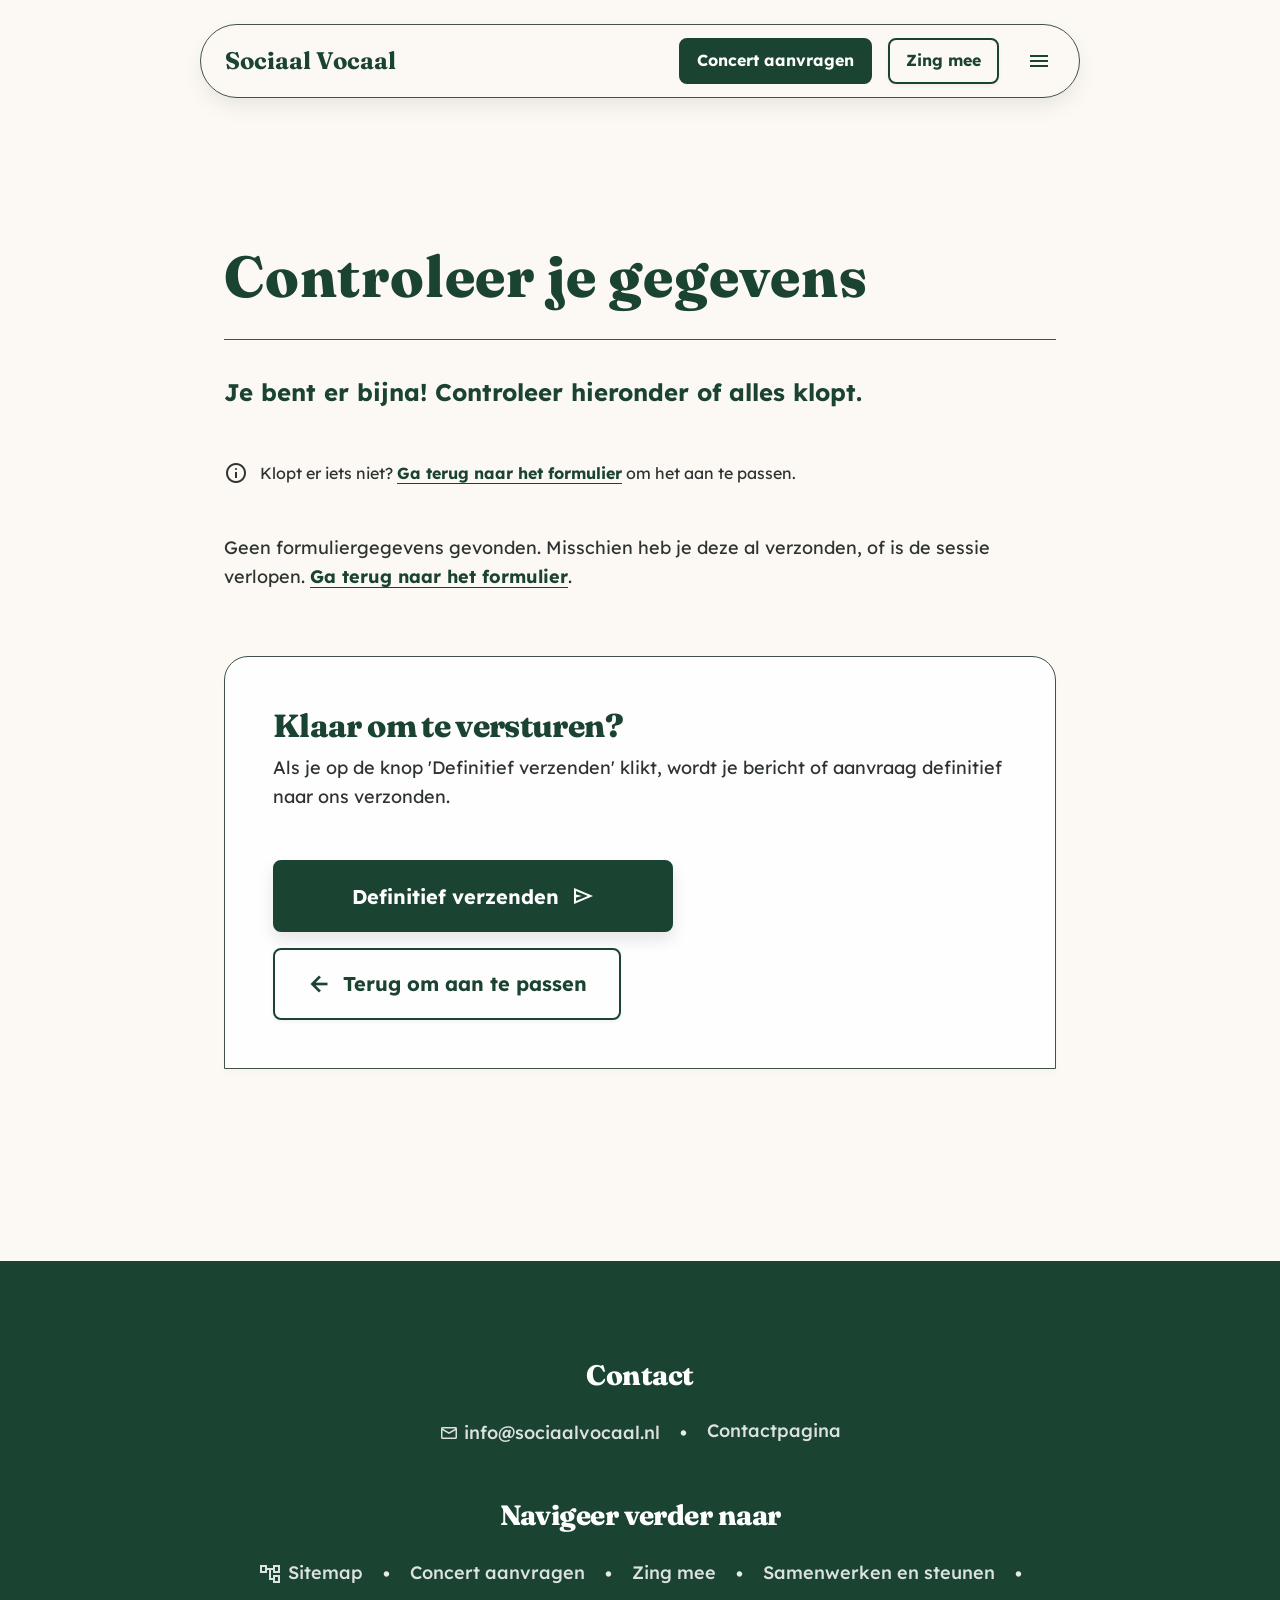
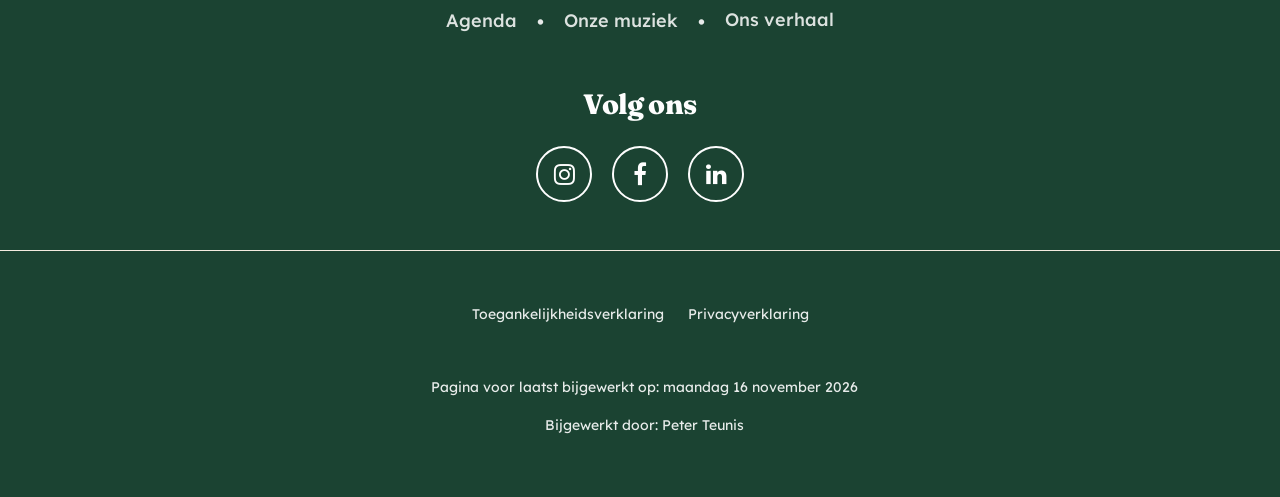
==== commit 2c46ed69: "Add files via upload" ====
--- a/aanvraag-controleren.html
+++ b/aanvraag-controleren.html
@@ -3,10 +3,10 @@
 <head>
     <meta charset="utf-8"/>
     <meta name="viewport" content="width=device-width, initial-scale=1.0"/>
-    <title>Controleer je aanvraag | Sociaal Vocaal</title>
+    <title>Controleer je invoer | Sociaal Vocaal</title>
     <meta name="robots" content="noindex, nofollow">
     <!-- Note to self: update later hieronder de canonical met jullie definitieve, beveiligde url. Dat is goed voor de SEO. -->
-    <link rel="canonical" href="https://sociaalvocaal.github.io/" />
+    <link rel="canonical" href="https://sociaalvocaal.nl/aanvraag-controleren" />
     <link rel="stylesheet" href="index.css">
     <link rel="preconnect" href="https://fonts.googleapis.com">
     <link rel="preconnect" href="https://fonts.gstatic.com" crossorigin>
@@ -29,15 +29,15 @@
     <nav aria-label="Snelkoppelingen" class="skip-links-hub">
         <ul class="skip-list">
             <li><a href="#hoofdinhoud" class="skip-btn">Naar hoofdinhoud</a></li>
-            <li><a href="gratis-concert-aanvragen.html" class="skip-btn">Direct concert aanvragen</a></li>
-            <li><a href="#sitemap-placeholder" class="skip-btn">Naar sitemap</a></li>
+            <li><a href="/gratis-concert-aanvragen" class="skip-btn">Direct concert aanvragen</a></li>
+            <li><a href="/sitemap" class="skip-btn">Naar sitemap</a></li>
         </ul>
     </nav>
 
     <!-- De altijd zichtbare basis van de pil -->
     <div class="pill-bar">
         <!-- Slim logo dat animeert bij scrollen -->
-        <a href="index.html" class="logo-link" aria-label="Sociaal Vocaal startpagina">
+        <a href="/index" class="logo-link" aria-label="Sociaal Vocaal startpagina">
             <span class="logo-text-container">
                 <span class="logo-full">Sociaal Vocaal</span>
                 <span class="logo-short" aria-hidden="true">SV</span>
@@ -47,8 +47,8 @@
         <!-- Actieknoppen en menu-toggle -->
         <div class="pill-actions">
             <!-- Desktop acties: visueel verborgen op mobiel om de pil compact te houden -->
-            <a href="gratis-concert-aanvragen.html" class="btn btn-primary btn-small desktop-only">Concert aanvragen</a>
-            <a href="index.html#doe-mee" class="btn btn-white btn-small desktop-only">Zing mee</a>
+            <a href="/gratis-concert-aanvragen" class="btn btn-primary btn-small desktop-only">Concert aanvragen</a>
+            <a href="index#doe-mee" class="btn btn-white btn-small desktop-only">Zing mee</a>
             
             <button id="menu-toggle" class="menu-btn" aria-expanded="false" aria-controls="morphing-menu" aria-label="Open hoofdmenu">
                 <span class="menu-btn-text sr-only">Menu</span>
@@ -66,9 +66,9 @@
                 <div class="menu-bento-item card-white">
                     <p id="menu-snel-regelen" class="menu-heading">Snel regelen</p>
                     <ul class="menu-list" aria-labelledby="menu-snel-regelen">
-                        <li><a href="index.html#contact">Contact</a></li>
-                        <li><a href="gratis-concert-aanvragen.html">Gratis concert aanvragen</a></li>
-                        <li><a href="index.html#doe-mee">Zing mee in ons koor</a></li>
+                        <li><a href="/contact">Contact</a></li>
+                        <li><a href="/gratis-concert-aanvragen">Gratis concert aanvragen</a></li>
+                        <li><a href="/index#doe-mee">Zing mee in ons koor</a></li>
                     </ul>
                 </div>
                 
@@ -77,16 +77,16 @@
                     <ul class="menu-list" aria-labelledby="menu-ontdekken">
                         <li><a href="#">Agenda</a></li>
                         <li><a href="#">Onze muziek</a></li>
-                        <li><a href="index.html#ons-verhaal">Ons verhaal</a></li>
+                        <li><a href="/index#ons-verhaal">Ons verhaal</a></li>
                     </ul>
                 </div>
                 
                 <div class="menu-bento-item card-white">
                     <p id="menu-samenwerken" class="menu-heading">Samenwerken & steunen</p>
                     <ul class="menu-list" aria-labelledby="menu-samenwerken">
-                        <li><a href="index.html#samenwerken">Artistiek samenwerken</a></li>
-                        <li><a href="index.html#samenwerken">Zakelijk</a></li>
-                        <li><a href="index.html#samenwerken">Steun ons</a></li>
+                        <li><a href="/index#samenwerken">Artistiek samenwerken</a></li>
+                        <li><a href="/index#samenwerken">Zakelijk</a></li>
+                        <li><a href="/index#samenwerken">Steun ons</a></li>
                     </ul>
                 </div>
 
@@ -100,8 +100,8 @@
        
     <section class="section-padding">
         <div class="container container-inhoud">
-            <h1 class="h1-zonder-hero">Controleer je aanvraag</h1>
-            <p class="p-intro">Je bent er bijna! Controleer hieronder jouw invoer.</p>
+            <h1 class="h1-zonder-hero">Controleer je gegevens</h1>
+            <p class="p-intro">Je bent er bijna! Controleer hieronder of alles klopt.</p>
             
             <div class="form-disclaimer mt-large" style="align-items: center;">
                 <span class="material-symbols-outlined text-primary" aria-hidden="true">info</span>
@@ -116,7 +116,7 @@
             <!-- De Definitieve Acties -->
             <section class="form-submit-sectie form-bento-sectie" aria-labelledby="definitief-titel" style="margin-top: 4rem;">
                 <h2 id="definitief-titel" class="bento-sectie-titel">Klaar om te versturen?</h2>
-                <p>Als je op de knop 'Definitief verzenden' klikt, wordt je aanvraag definitief naar ons verzonden.</p>
+                <p>Als je op de knop 'Definitief verzenden' klikt, wordt je bericht of aanvraag definitief naar ons verzonden.</p>
                 
             <div style="display: flex; gap: 1rem; align-items: stretch; flex-wrap: wrap; margin-top: 1.5rem;">
                 
@@ -153,39 +153,32 @@
             <!-- Visuele Focus 1: Contactgegevens prominent in het midden -->
             <div class="footer-block footer-contact">
                 <h2 class="footer-heading">Contact</h2>
-                <ul class="footer-contact-list">
-                    <li>
-                        <a href="tel:+00000000000" class="footer-primary-link">
-                            <span class="material-symbols-outlined" aria-hidden="true">call</span>
-                            +00000000000
-                        </a>
-                    </li>
-                    <li>
-                        <a href="mailto:info@sociaalvocaal.nl" class="footer-primary-link">
+                    <ul class="footer-inline-links">
+                        <li>
+                            <a href="mailto:info@sociaalvocaal.nl" class="footer-primary-link">
                             <span class="material-symbols-outlined" aria-hidden="true">mail</span>
                             info@sociaalvocaal.nl
-                        </a>
-                    </li>
-                    <li>
-                        <a href="https://maps.app.goo.gl/AUjiTvBH22xHCn5e8" class="footer-primary-link">
-                            <span class="material-symbols-outlined" aria-hidden="true">location_on</span>
-                            Extralangeadresregel 133, Utrecht
-                        </a>
-                    </li>
-                </ul>
+                            </a>
+                        </li>
+                        <li>
+                            <a href="/contact" class="footer-primary-link">
+                                Contactpagina
+                            </a>
+                        </li>
+                    </ul>
             </div>
 
             <!-- Visuele Focus 2: Vlakke, ontspannen sitenavigatie -->
             <div class="footer-block footer-nav">
                 <h2 class="footer-heading">Navigeer verder naar</h2>
                 <ul class="footer-inline-links">
-                    <li><a href="#" class="sitemap-link"><span class="material-symbols-outlined" aria-hidden="true">account_tree</span>Sitemap</a></li>
-                    <li><a href="gratis-concert-aanvragen.html">Concert aanvragen</a></li>
-                    <li><a href="index.html#doe-mee">Zing mee</a></li>
-                    <li><a href="index.html#samenwerken">Samenwerken en steunen</a></li>
-                    <li><a href="#">Agenda</a></li>
+                    <li><a href="/sitemap" class="sitemap-link"><span class="material-symbols-outlined" aria-hidden="true">account_tree</span>Sitemap</a></li>
+                    <li><a href="/gratis-concert-aanvragen">Concert aanvragen</a></li>
+                    <li><a href="/index#doe-mee">Zing mee</a></li>
+                    <li><a href="/index#samenwerken">Samenwerken en steunen</a></li>
+                    <li><a href="/index#agenda">Agenda</a></li>
                     <li><a href="#">Onze muziek</a></li>
-                    <li><a href="index.html#ons-verhaal">Ons verhaal</a></li>
+                    <li><a href="/index#ons-verhaal">Ons verhaal</a></li>
                 </ul>
             </div>
 
@@ -194,8 +187,7 @@
                 <h2 class="footer-heading">Volg ons</h2>
                 <ul class="footer-social-list">
                     <li><a href="https://www.instagram.com/sociaal.vocaal/" aria-label="Instagram"><span class="fa fa-instagram" aria-hidden="true"></span></a></li>
-                    <li><a href="https://wa.me/00000000000" aria-label="WhatsApp"><span class="fa fa-whatsapp" aria-hidden="true"></span></a></li>
-                    <li><a href="https://www.youtube.com/" aria-label="YouTube"><span class="fa fa-youtube" aria-hidden="true"></span></a></li>
+                    <li><a href="https://www.facebook.com/" aria-label="Facebook"><span class="fa fa-facebook" aria-hidden="true"></span></a></li>
                     <li><a href="https://www.linkedin.com/company/sociaal-vocaal/" aria-label="LinkedIn"><span class="fa fa-linkedin" aria-hidden="true"></span></a></li>
                 </ul>
             </div>
@@ -207,13 +199,12 @@
             <div class="container footer-bottom-container">
                 <ul class="footer-legal-list">
                     <li><a href="#">Toegankelijkheidsverklaring</a></li>
-                    <li><a href="#">Cookieverklaring</a></li>
                     <li><a href="#">Privacyverklaring</a></li>
                 </ul>
                 <div class="footer-meta">
                     <ul>
-                        <li><span>Pagina voor laatst bijgewerkt op: donderdag 20 oktober 2026</span></li>
-                        <li><span>Bijgewerkt door: Peter Teunis</span></li>
+                        <li><span>Pagina voor laatst bijgewerkt op: maandag 16 november 2026</span></li>
+                        <li><span >Bijgewerkt door: <a href="https://www.linkedin.com/in/peter-teunis-64045735/">Peter Teunis</a></span></li>
                     </ul>
                 </div>
             </div>
--- a/index.css
+++ b/index.css
@@ -4139,4 +4139,127 @@
         max-width: 100%;
         justify-content: center;
     }
+}
+
+/* ==========================================================================
+   17. Sitemap (Redactioneel Split-Index Grid: 1 kolom kop + 2 kolommen links)
+   ========================================================================== */
+
+/* Zorg dat de hero-introductie op de sitemap exact links uitlijnt met de linkerkolom */
+.sitemap-hero .hero-content {
+    max-width: 100%;
+    margin: 0;
+}
+
+/* --- A. Sitemap Secties (Exact 3-koloms Split-Grid op grotere schermen) --- */
+.sitemap-section {
+    padding-top: var(--space-lg);
+    margin-bottom: var(--space-lg);
+    border-top: 1px solid var(--color-border-default);
+}
+
+.sitemap-section-heading {
+    font-size: clamp(1.35rem, 2.2vw, 1.65rem);
+    color: var(--color-text-primary);
+    margin-bottom: var(--space-md);
+    line-height: 1.3;
+    text-wrap: balance;
+    overflow-wrap: break-word;
+}
+
+/* Vanaf tablet/desktop: Exact 3 gelijke kolommen (1 kolom kop links, 2 kolommen links rechts) */
+@media (min-width: 768px) {
+    .sitemap-section {
+        display: grid;
+        grid-template-columns: repeat(3, 1fr);
+        column-gap: var(--space-lg);
+        align-items: start;
+    }
+
+    .sitemap-section-heading {
+        grid-column: 1 / 2;
+        margin-bottom: 0;
+        padding-right: var(--space-sm);
+    }
+
+    .sitemap-columns {
+        grid-column: 2 / 4;
+    }
+}
+
+/* --- B. Strak 2-koloms Grid voor de rechterkant (Geen verspringende hoogtes meer) --- */
+.sitemap-columns {
+    list-style: none;
+    padding: 0;
+    margin: 0;
+    display: grid;
+    grid-template-columns: 1fr;
+    gap: 0.5rem var(--space-lg);
+    align-items: start;
+}
+
+@media (min-width: 550px) {
+    .sitemap-columns {
+        grid-template-columns: repeat(2, 1fr);
+    }
+}
+
+.sitemap-item {
+    margin: 0;
+    padding: 0;
+}
+
+/* --- C. Links, Touch-targets & In-opbouw Status --- */
+.sitemap-link-item,
+.sitemap-text-item {
+    display: block;
+    min-height: 2.75rem; /* 44px minimale hoogte voor veilige klikvlakken (WCAG AAA) */
+    padding: 0.25rem 0;
+    line-height: 1.5;
+    overflow-wrap: break-word;
+}
+
+.sitemap-link-item {
+    color: var(--color-text-primary);
+    font-weight: 700;
+    text-decoration: underline;
+    text-underline-offset: 5px;
+    text-decoration-thickness: 1.5px;
+    transition: color 0.2s ease, text-decoration-thickness 0.2s ease;
+}
+
+@media (hover: hover) {
+    .sitemap-link-item:hover {
+        color: var(--color-text-secondary);
+        text-decoration-thickness: 3px;
+    }
+}
+
+/* Pagina's in opbouw: platte tekst zodat schermlezers en Tab-toets geen dode links raken */
+.sitemap-text-item {
+    color: var(--color-text-default);
+    font-weight: 500;
+}
+
+/* Subtiel, typografisch statuslabel */
+.sitemap-status {
+    display: inline-block;
+    font-family: var(--font-body);
+    font-weight: 400;
+    font-size: 0.9375rem;
+    color: var(--color-text-muted);
+    margin-left: 0.25rem;
+}
+
+/* --- D. Print-optimalisatie voor de Sitemap --- */
+@media print {
+    .sitemap-section {
+        display: grid !important;
+        grid-template-columns: 1fr 2fr !important;
+        gap: 1.5rem !important;
+    }
+    
+    .sitemap-columns {
+        grid-template-columns: repeat(2, 1fr) !important;
+    }
 }
